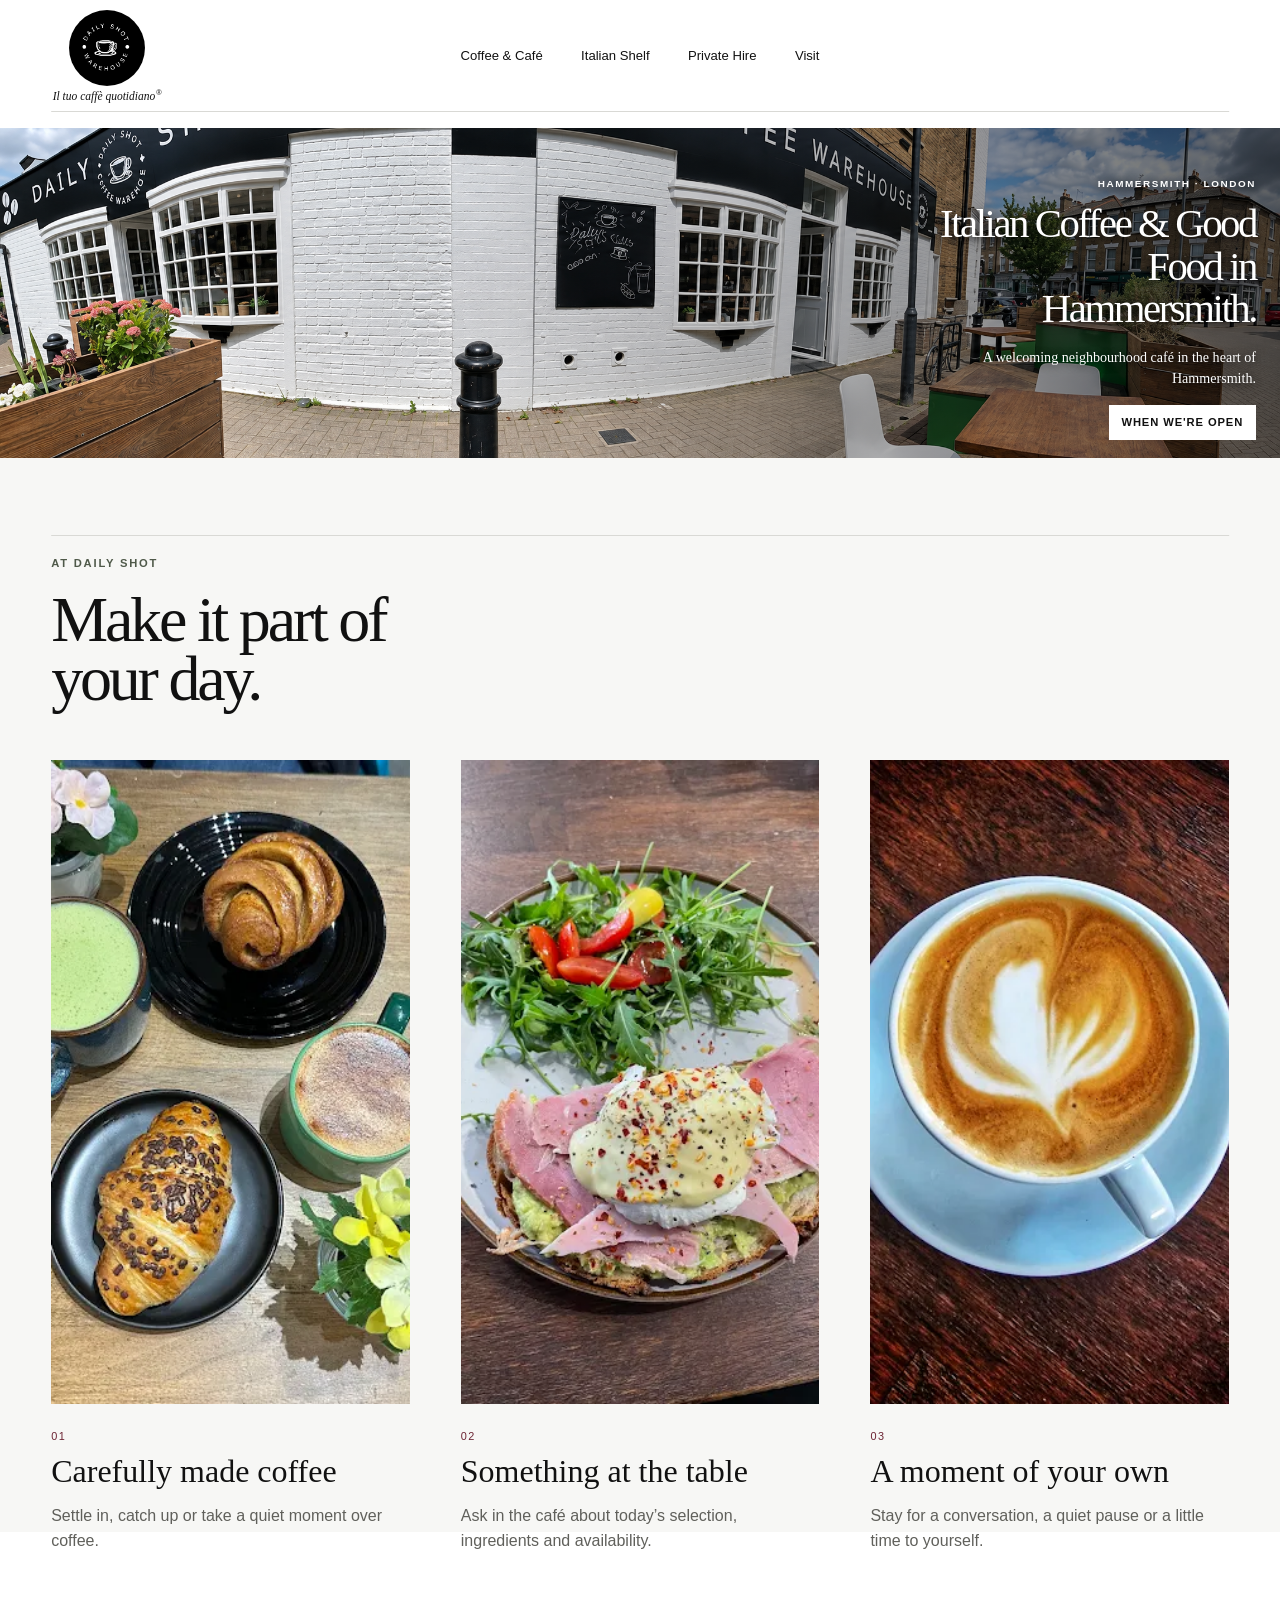
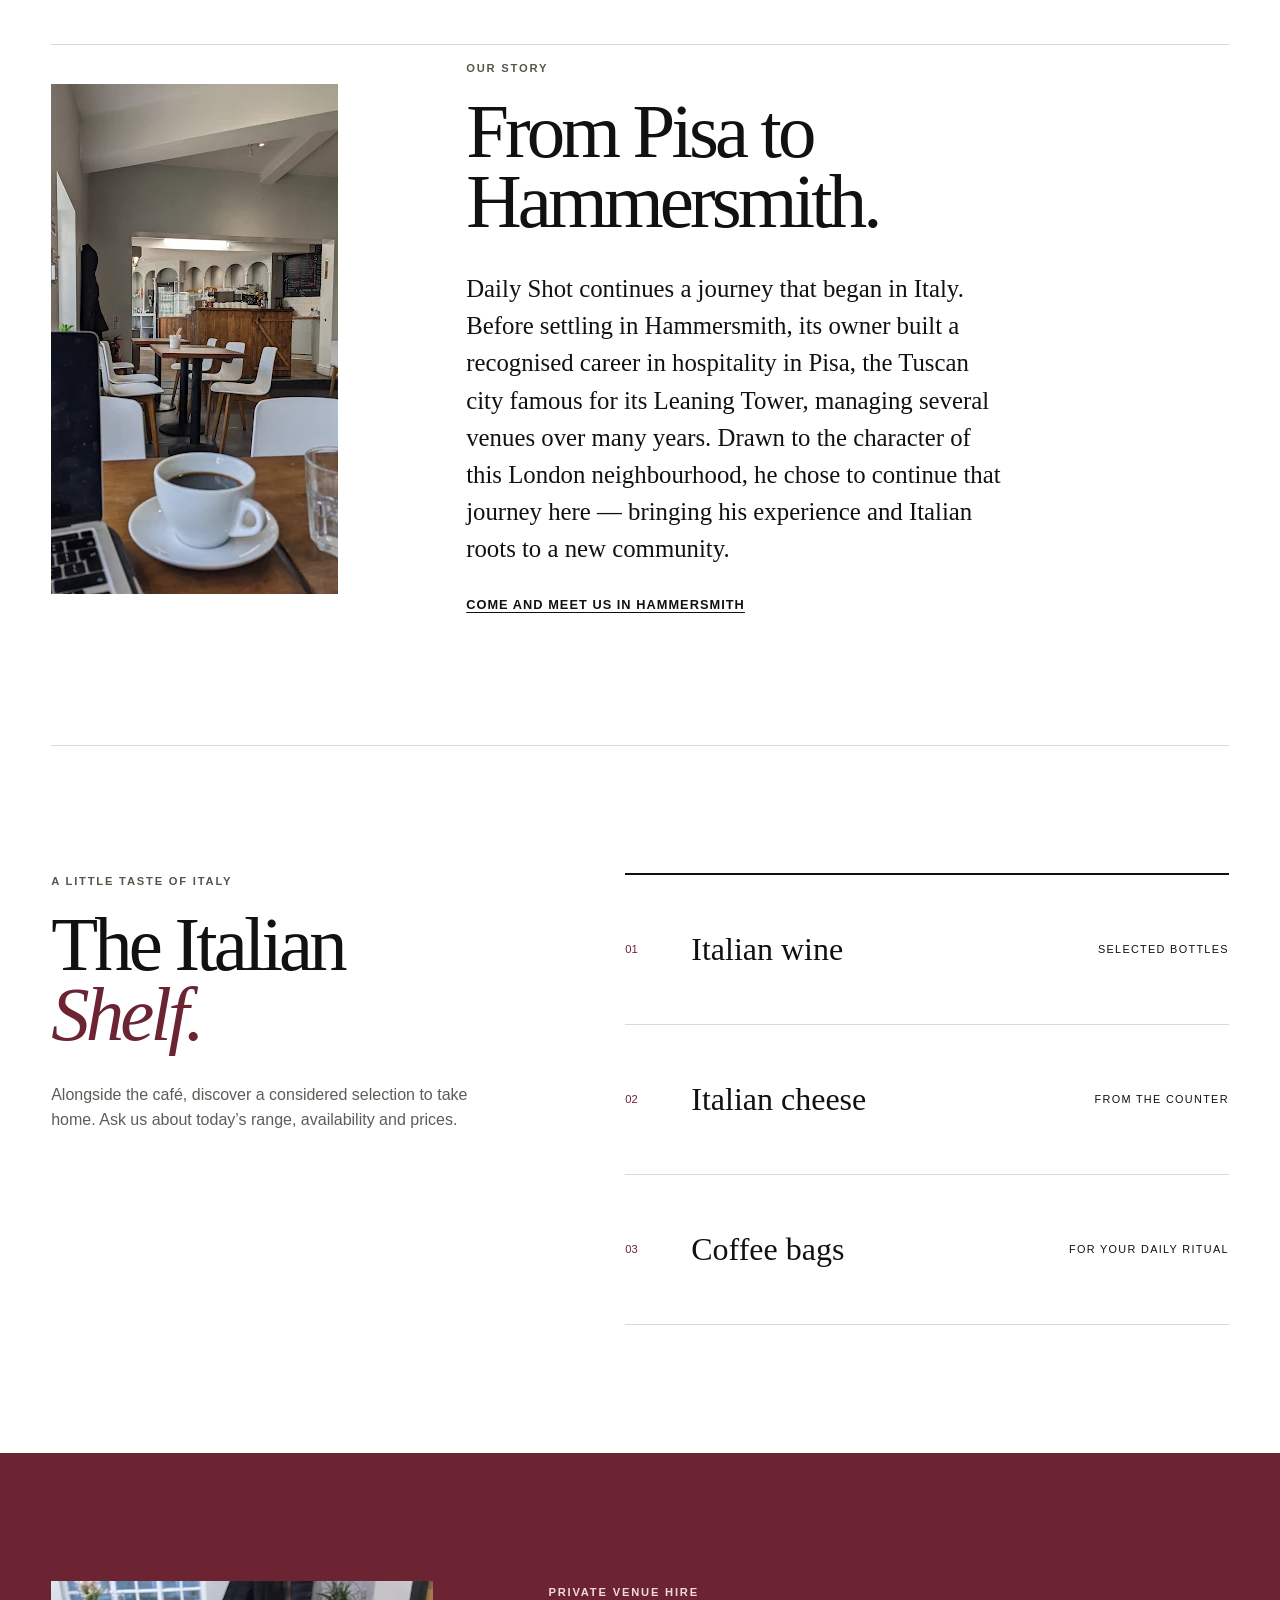
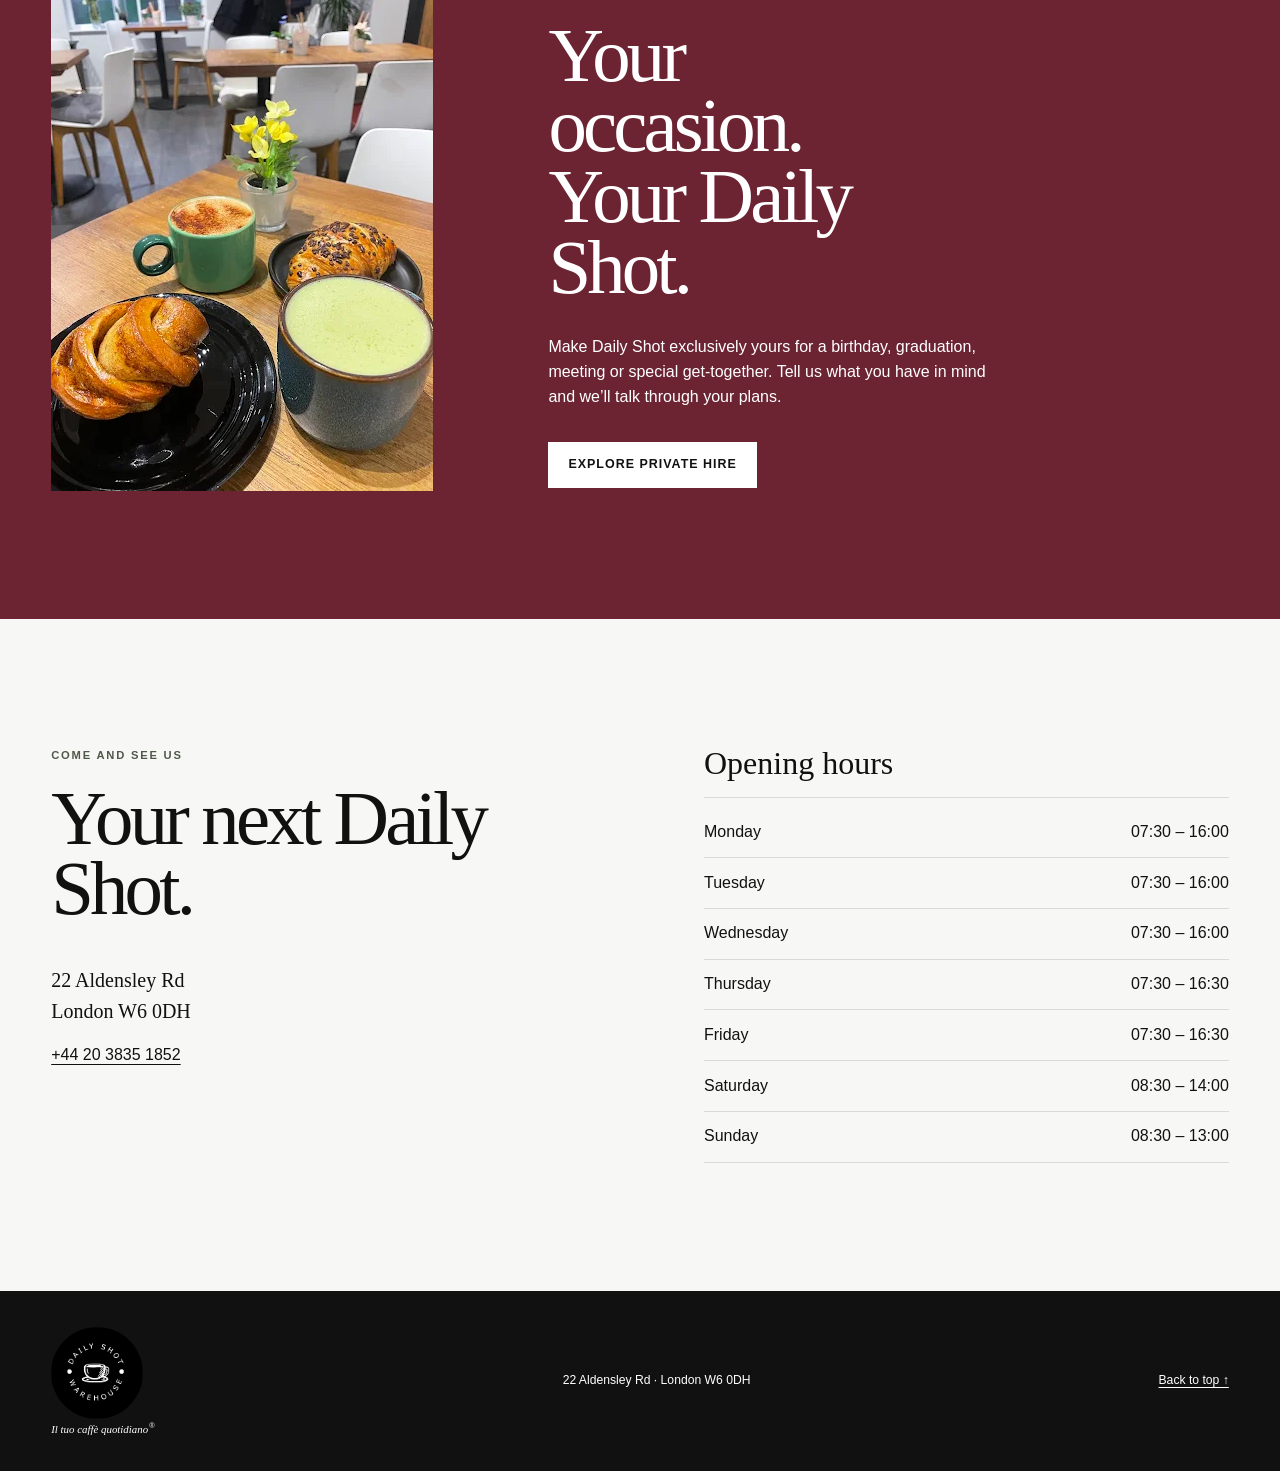
==== index.html @ 1430e373 "Toggle mobile quick actions layout on scroll" ====
<!doctype html><html lang="en-GB"><head><meta charset="utf-8"><meta name="viewport" content="width=device-width,initial-scale=1"><title>Italian Coffee Shop in Hammersmith, London | Daily Shot</title><meta name="description" content="Discover Italian coffee culture, good food and a welcoming neighbourhood café in Hammersmith. Visit Daily Shot in London W6."><link rel="canonical" href="https://dailyshotwarehouse.uk/"><meta property="og:title" content="Italian Coffee Shop in Hammersmith | Daily Shot"><meta property="og:description" content="Italian coffee culture, good food and a welcoming neighbourhood café in Hammersmith, London."><meta property="og:url" content="https://dailyshotwarehouse.uk/"><link rel="icon" href="assets/logo.webp" type="image/webp"><link rel="stylesheet" href="site.css?v=2"><link rel="stylesheet" href="site-overrides.css?v=26"><script type="application/ld+json">{"@context":"https://schema.org","@type":"CafeOrCoffeeShop","name":"Daily Shot","url":"https://dailyshotwarehouse.uk/","image":"https://dailyshotwarehouse.uk/assets/exterior-panorama-ai.png","telephone":"+44 20 3835 1852","email":"info@dailyshotwarehouse.co.uk","address":{"@type":"PostalAddress","streetAddress":"22 Aldensley Road","addressLocality":"London","postalCode":"W6 0DH","addressCountry":"GB"},"openingHoursSpecification":[{"@type":"OpeningHoursSpecification","dayOfWeek":["Monday","Tuesday","Wednesday"],"opens":"07:30","closes":"16:00"},{"@type":"OpeningHoursSpecification","dayOfWeek":["Thursday","Friday"],"opens":"07:30","closes":"16:30"},{"@type":"OpeningHoursSpecification","dayOfWeek":"Saturday","opens":"08:30","closes":"14:00"},{"@type":"OpeningHoursSpecification","dayOfWeek":"Sunday","opens":"08:30","closes":"13:00"}]}</script></head><body>
<a class="skip" href="#main">Skip to content</a>
<header class="topbar"><a class="brand" href="#top" aria-label="Daily Shot home"><img src="assets/logo.webp" alt="Daily Shot Coffee Warehouse"><span>Il tuo caffè quotidiano<sup>®</sup></span></a><nav aria-label="Main navigation"><a href="coffee-italian-quality/">Coffee &amp; Café</a><a href="#shelf">Italian Shelf</a><a href="private-hire-hammersmith/">Private Hire</a><a href="#visit">Visit</a></nav></header>
<main id="main"><section class="hero" id="top"><figure><img src="assets/exterior-panorama-ai.png" alt="Panoramic exterior view of Daily Shot and its outdoor seating on Aldensley Road" fetchpriority="high"></figure><div style="position:absolute;right:0;bottom:0;width:min(500px,92%);text-align:right"><p class="kicker">Hammersmith · London</p><h1>Italian Coffee &amp; Good Food in Hammersmith.</h1><p class="intro">A welcoming neighbourhood café in the heart of Hammersmith.</p><div class="actions" style="justify-content:flex-end"><a class="button light" href="#visit">When we're open</a></div></div></section>
<section class="categories section" id="cafe"><header class="section-head"><p class="kicker">At Daily Shot</p><h2>Make it part of your day.</h2></header><div class="category-grid"><article><img src="assets/cornetto.webp" alt="Pastries and hot drinks arranged on a table at Daily Shot" loading="lazy"><p class="number">01</p><h3>Carefully made coffee</h3><p>Settle in, catch up or take a quiet moment over coffee.</p></article><article><img src="assets/panino.webp" alt="Food served with salad at Daily Shot" loading="lazy"><p class="number">02</p><h3>Something at the table</h3><p>Ask in the café about today’s selection, ingredients and availability.</p></article><article><img src="assets/caffe-cuore.webp" alt="Cup of coffee photographed at Daily Shot" loading="lazy"><p class="number">03</p><h3>A moment of your own</h3><p>Stay for a conversation, a quiet pause or a little time to yourself.</p></article></div></section>
<section class="ritual section"><figure><img src="assets/work-balance.webp" alt="The interior and counter at Daily Shot" loading="lazy"></figure><div><p class="kicker">Our story</p><h2>From Pisa to Hammersmith.</h2><p class="statement">Daily Shot continues a journey that began in Italy. Before settling in Hammersmith, its owner built a recognised career in hospitality in Pisa, the Tuscan city famous for its Leaning Tower, managing several venues over many years. Drawn to the character of this London neighbourhood, he chose to continue that journey here — bringing his experience and Italian roots to a new community.</p><a class="underlink" href="#visit">Come and meet us in Hammersmith</a></div></section>
<section class="italian-shelf section" id="shelf"><div class="shelf-intro"><p class="kicker">A little taste of Italy</p><h2>The Italian<br><em>Shelf.</em></h2><p>Alongside the café, discover a considered selection to take home. Ask us about today’s range, availability and prices.</p></div><div class="shelf-list"><article><span>01</span><h3>Italian wine</h3><p>Selected bottles</p></article><article><span>02</span><h3>Italian cheese</h3><p>From the counter</p></article><article><span>03</span><h3>Coffee bags</h3><p>For your daily ritual</p></article></div></section>
<section class="celebrate" id="celebrate"><figure><img src="assets/breakfast.webp" alt="Drinks and pastries arranged on a table at Daily Shot" loading="lazy"></figure><div><p class="kicker">Private venue hire</p><h2>Your occasion. Your Daily Shot.</h2><p>Make Daily Shot exclusively yours for a birthday, graduation, meeting or special get-together. Tell us what you have in mind and we’ll talk through your plans.</p><div class="contact-actions"><a class="button light" href="private-hire-hammersmith/">Explore private hire</a></div></div></section>
<section class="visit section" id="visit"><div><p class="kicker">Come and see us</p><h2>Your next Daily Shot.</h2><address>22 Aldensley Rd<br>London W6 0DH</address><a href="tel:+442038351852">+44 20 3835 1852</a></div><div class="hours"><h3>Opening hours</h3><dl><div><dt>Monday</dt><dd>07:30 – 16:00</dd></div><div><dt>Tuesday</dt><dd>07:30 – 16:00</dd></div><div><dt>Wednesday</dt><dd>07:30 – 16:00</dd></div><div><dt>Thursday</dt><dd>07:30 – 16:30</dd></div><div><dt>Friday</dt><dd>07:30 – 16:30</dd></div><div><dt>Saturday</dt><dd>08:30 – 14:00</dd></div><div><dt>Sunday</dt><dd>08:30 – 13:00</dd></div></dl></div></section></main>
<nav class="mobile-quick-actions" aria-label="Quick contact"><a class="quick-phone" href="tel:+442038351852" aria-label="Call Daily Shot"><svg aria-hidden="true" viewBox="0 0 24 24"><path d="M6.6 10.8a15.5 15.5 0 0 0 6.6 6.6l2.2-2.2a1 1 0 0 1 1-.24c1.1.36 2.26.55 3.44.55a1 1 0 0 1 1 1V20a1 1 0 0 1-1 1C10.54 21 3 13.46 3 4.16a1 1 0 0 1 1-1H7.5a1 1 0 0 1 1 1c0 1.18.19 2.34.55 3.44a1 1 0 0 1-.25 1z"/></svg></a><a class="quick-map" href="https://www.google.com/maps/search/?api=1&amp;query=22+Aldensley+Road+London+W6+0DH" target="_blank" rel="noopener" aria-label="Open Daily Shot in Google Maps"><svg aria-hidden="true" viewBox="0 0 24 24"><path d="M12 2a7 7 0 0 0-7 7c0 5.25 7 13 7 13s7-7.75 7-13a7 7 0 0 0-7-7zm0 9.5A2.5 2.5 0 1 1 12 6a2.5 2.5 0 0 1 0 5.5z"/></svg></a><a class="quick-whatsapp" href="https://wa.me/442038351852" target="_blank" rel="noopener" aria-label="Message Daily Shot on WhatsApp"><svg aria-hidden="true" viewBox="0 0 24 24"><path d="M20.5 3.5A11.8 11.8 0 0 0 2 17.7L.5 23.5l5.9-1.55A11.8 11.8 0 0 0 20.5 3.5zM12 21a9.7 9.7 0 0 1-4.95-1.35l-.35-.2-3.5.92.94-3.4-.23-.36A9.75 9.75 0 1 1 12 21zm5.35-7.3c-.3-.15-1.75-.87-2.02-.96-.27-.1-.47-.15-.67.15-.2.3-.77.96-.94 1.16-.17.2-.35.22-.64.07a8 8 0 0 1-2.37-1.46 8.9 8.9 0 0 1-1.64-2.04c-.17-.3 0-.45.13-.6.13-.13.3-.34.44-.51.15-.17.2-.3.3-.5.1-.2.05-.37-.02-.52-.08-.15-.67-1.61-.92-2.2-.24-.58-.49-.5-.67-.51h-.57c-.2 0-.52.07-.79.37-.27.3-1.04 1.02-1.04 2.48s1.07 2.88 1.22 3.08c.15.2 2.1 3.2 5.08 4.49.71.3 1.26.49 1.7.63.71.23 1.36.2 1.87.12.57-.08 1.75-.72 2-1.41.25-.7.25-1.3.17-1.42-.07-.12-.27-.2-.57-.35z"/></svg></a></nav>
<footer><a class="footer-brand" href="#top"><img src="assets/logo.webp" alt=""><span>Il tuo caffè quotidiano<sup>®</sup></span></a><p>22 Aldensley Rd · London W6 0DH</p><a href="#top">Back to top ↑</a></footer>
<script>
(function(){
  const actions = document.querySelector('.mobile-quick-actions');
  if (!actions) return;
  const updateActions = () => actions.classList.toggle('is-scrolled', window.scrollY > 100);
  updateActions();
  window.addEventListener('scroll', updateActions, { passive: true });
})();
</script>
</body></html>
---- site.css ----
:root{--white:#fff;--soft:#f7f7f5;--ink:#111;--wine:#6c2433;--olive:#4f5949;--line:#d9d9d5;--pad:clamp(1rem,4vw,4.5rem);--section:clamp(5rem,10vw,9rem);--max:1320px}*{box-sizing:border-box}html{scroll-behavior:smooth}body{margin:0;background:#fff;color:var(--ink);font:16px/1.55 Arial,Helvetica,sans-serif}img{display:block;width:100%;height:100%;object-fit:cover}a{color:inherit;text-underline-offset:.25em}.skip{position:fixed;left:1rem;top:1rem;background:#fff;padding:.7rem;transform:translateY(-200%);z-index:20}.skip:focus{transform:none}.topbar{min-height:108px;padding:10px var(--pad);display:grid;grid-template-columns:1fr auto 1fr;align-items:center;border-bottom:1px solid var(--line);position:sticky;top:0;background:rgba(255,255,255,.97);backdrop-filter:blur(10px);z-index:10}.brand{width:100px;text-decoration:none;text-align:center}.brand img{width:68px;height:68px;margin:auto}.brand span,.footer-brand span{display:block;font:italic .68rem Georgia,serif;white-space:nowrap;margin-top:2px}.brand sup,.footer-brand sup{font:normal .46rem Arial;vertical-align:super;margin-left:1px}.topbar nav{display:flex;gap:clamp(1.3rem,3vw,3rem)}.topbar nav a{text-decoration:none;font-size:.82rem}.visit-link{justify-self:end;font-size:.78rem;text-transform:uppercase;letter-spacing:.1em;font-weight:700}.kicker{font-size:.7rem;font-weight:800;letter-spacing:.16em;text-transform:uppercase;color:var(--olive);margin:0 0 1.2rem}h1,h2,h3{font-family:Georgia,"Times New Roman",serif;font-weight:400}h1{font-size:clamp(3.5rem,6vw,6.8rem);line-height:.89;letter-spacing:-.06em;max-width:9ch;margin:1rem 0 2rem}h2{font-size:clamp(3rem,6vw,6.4rem);line-height:.92;letter-spacing:-.05em;margin:0}h3{font-size:clamp(1.6rem,2.5vw,2.6rem);line-height:1.05;margin:.6rem 0}.hero{max-width:var(--max);margin:auto;padding:clamp(2rem,5vw,5rem) var(--pad) var(--section);display:grid;grid-template-columns:minmax(0,680px) minmax(320px,1fr);gap:clamp(3rem,7vw,8rem);align-items:center}.hero figure{margin:0;aspect-ratio:4/3;max-width:680px}.hero figure img{object-position:center 58%}.intro,.statement{max-width:540px;font:clamp(1.15rem,2vw,1.55rem)/1.5 Georgia,serif}.actions{display:flex;align-items:center;gap:1.5rem;margin-top:2rem}.button{display:inline-block;padding:.85rem 1.25rem;text-decoration:none;font-size:.78rem;font-weight:800;text-transform:uppercase;letter-spacing:.08em}.dark{background:var(--ink);color:#fff}.light{background:#fff;color:var(--ink)}.underlink{font-size:.8rem;font-weight:700;text-transform:uppercase;letter-spacing:.08em}.section{padding:var(--section) var(--pad)}.section-head{max-width:var(--max);margin:0 auto clamp(3rem,6vw,6rem)}.section-head h2{max-width:12ch}.categories{background:var(--soft)}.category-grid{max-width:var(--max);margin:auto;display:grid;grid-template-columns:repeat(3,1fr);gap:clamp(1.5rem,4vw,5rem);justify-items:center}.category-grid article{width:100%;max-width:382px}.category-grid article img{aspect-ratio:382/510;margin-bottom:1.5rem}.category-grid article p:last-child{color:#60605b}.number{margin:0;font-size:.68rem;letter-spacing:.14em;color:var(--wine)}.ritual{max-width:var(--max);margin:auto;display:grid;grid-template-columns:287px 1fr;gap:clamp(3rem,10vw,11rem);align-items:center}.ritual figure{margin:0;width:287px;aspect-ratio:287/510}.ritual h2{margin-bottom:2rem}.italian-shelf{max-width:var(--max);margin:auto;display:grid;grid-template-columns:.85fr 1.15fr;gap:clamp(4rem,10vw,10rem);border-top:1px solid var(--line)}.shelf-intro{position:sticky;top:150px;align-self:start}.shelf-intro h2 em{color:var(--wine);font-weight:400}.shelf-intro>p:last-child{max-width:420px;margin-top:2rem;color:#5d5d58}.shelf-list{border-top:2px solid var(--ink)}.shelf-list article{display:grid;grid-template-columns:50px 1fr auto;gap:1rem;align-items:center;min-height:150px;border-bottom:1px solid var(--line)}.shelf-list article span{font-size:.7rem;color:var(--wine)}.shelf-list article h3{margin:0}.shelf-list article p{font-size:.68rem;text-transform:uppercase;letter-spacing:.12em}.shelf-list>.button{margin-top:2rem}.celebrate{display:grid;grid-template-columns:382px 1fr;background:var(--wine);color:#fff;padding:var(--section) var(--pad);gap:clamp(3rem,9vw,10rem);align-items:center}.celebrate figure{margin:0;width:382px;aspect-ratio:382/510}.celebrate .kicker{color:#f2d9d9}.celebrate h2{max-width:9ch}.celebrate p:not(.kicker){max-width:29rem;margin:2rem 0}.visit{background:var(--soft);display:grid;grid-template-columns:1fr 1fr;gap:clamp(4rem,10vw,11rem)}.visit>div{max-width:620px}.visit address{font:1.25rem/1.55 Georgia,serif;font-style:normal;margin:2.5rem 0 1rem}.hours h3{border-bottom:1px solid var(--line);padding-bottom:1rem;margin-top:0}.hours dl{margin:0}.hours dl div{display:flex;justify-content:space-between;border-bottom:1px solid var(--line);padding:.78rem 0}.hours dd{margin:0;font-variant-numeric:tabular-nums}footer{background:var(--ink);color:#fff;min-height:180px;padding:2rem var(--pad);display:flex;align-items:center;justify-content:space-between;gap:2rem;font-size:.76rem}footer p{margin:0}.footer-brand{text-decoration:none;text-align:center}.footer-brand img{width:92px;height:92px}.footer-brand span{color:#fff}@media(max-width:800px){.topbar{grid-template-columns:1fr auto}.topbar nav{display:none}.hero{grid-template-columns:1fr}.category-grid{grid-template-columns:1fr}.ritual,.celebrate,.visit,.italian-shelf{grid-template-columns:1fr}.ritual figure,.celebrate figure{margin:auto}.shelf-intro{position:static}.shelf-list article{grid-template-columns:40px 1fr}.shelf-list article p{grid-column:2}}@media(max-width:520px){.topbar{min-height:88px}.brand img{width:56px;height:56px}.brand span{font-size:.58rem}.visit-link{font-size:.65rem}.hero{padding-inline:1rem}.hero h1{font-size:3.3rem}.actions{align-items:flex-start;flex-direction:column}.ritual figure,.celebrate figure{width:min(100%,382px)}footer{align-items:flex-start;flex-direction:column}}@media(prefers-reduced-motion:reduce){html{scroll-behavior:auto}}
---- site-overrides.css ----
.brand img,.footer-brand img{border-radius:50%}
.topbar{grid-template-columns:1fr auto 1fr}
.topbar nav{grid-column:2}
.sr-only{position:absolute;width:1px;height:1px;padding:0;margin:-1px;overflow:hidden;clip:rect(0,0,0,0);white-space:nowrap;border:0}
.contact-actions{display:flex;gap:1rem;flex-wrap:wrap}
.outline{border:1px solid #fff;color:#fff}
.contact-actions .button{min-width:140px;text-align:center}
@media(max-width:800px){.topbar{grid-template-columns:1fr auto}.topbar nav{grid-column:2}.contact-actions{flex-direction:column;align-items:flex-start}}
.hero{position:relative;display:grid;max-width:none;min-height:clamp(520px,70vw,760px);padding:0;overflow:hidden;isolation:isolate;color:#fff;align-items:end}
.hero::after{content:"";position:absolute;inset:0;background:linear-gradient(90deg,rgba(0,0,0,.68) 0%,rgba(0,0,0,.42) 50%,rgba(0,0,0,.12) 100%);z-index:-1}
.hero figure{position:absolute;inset:0;max-width:none;aspect-ratio:auto;margin:0;z-index:-2}
.hero figure img{width:100%;height:100%;object-fit:cover;object-position:center}
.hero>div{width:min(760px,92%);padding:clamp(3rem,7vw,7rem) var(--pad);text-shadow:0 2px 20px rgba(0,0,0,.35)}
.hero .kicker{color:#fff}.hero h1{max-width:9ch}.hero .intro{color:#fff}.hero .underlink{color:#fff}.hero .button{text-shadow:none}
@media(max-width:800px){.hero{min-height:680px}.hero::after{background:linear-gradient(0deg,rgba(0,0,0,.76),rgba(0,0,0,.08) 75%)}.hero>div{align-self:end;padding-bottom:4rem}}
.hero{max-width:1100px;min-height:480px;margin:0 auto;background:#111}
.hero figure{inset:50% auto auto 50%;width:min(100%,680px);height:auto;aspect-ratio:680/229;transform:translate(-50%,-50%)}
.hero figure img{object-fit:contain}
.hero::after{background:linear-gradient(90deg,rgba(0,0,0,.06) 0%,rgba(0,0,0,.28) 44%,rgba(0,0,0,.82) 100%)}
.hero>div{width:min(500px,92%);margin-left:auto;padding:clamp(2rem,5vw,5rem);text-align:left}
.hero h1{font-size:clamp(3rem,5vw,5.8rem)}
@media(max-width:800px){.hero{min-height:620px;max-width:680px}.hero figure{top:32%;width:100%}.hero::after{background:linear-gradient(0deg,rgba(0,0,0,.88) 8%,rgba(0,0,0,.12) 75%)}.hero>div{width:100%;margin:0;align-self:end;padding:2rem 1.25rem 3rem}.hero h1{font-size:clamp(2.8rem,13vw,4.5rem)}}
@media(max-width:800px){.hero>div{margin-left:auto;text-align:right}.hero .actions{justify-content:flex-end;align-items:flex-end}.hero h1,.hero .intro{margin-left:auto}}
.hero>div{justify-self:end;text-align:right;margin-left:0}.hero .actions{justify-content:flex-end}.hero h1,.hero .intro{margin-left:auto}
.hero{width:min(100%,1020px);max-width:1020px;min-height:0;aspect-ratio:680/229;margin:0 auto}
.hero figure{inset:0;width:100%;height:100%;aspect-ratio:auto;transform:none}
.hero figure img{width:100%;height:100%;object-fit:cover}
.hero>div{padding:1.5rem 2rem;width:min(470px,58%)}
.hero h1{font-size:clamp(2.3rem,4.7vw,3.5rem);line-height:.9;margin-bottom:1rem}
.hero .intro{font-size:clamp(.92rem,1.6vw,1.1rem);line-height:1.35;margin-bottom:.75rem}
.hero .actions{margin-top:.75rem}.hero .button{padding:.65rem 1rem}
@media(max-width:600px){.hero{aspect-ratio:auto;min-height:520px}.hero figure{height:230px}.hero>div{width:100%;padding:1.5rem;bottom:0}.hero h1{font-size:2.8rem}.hero .actions{flex-direction:row;align-items:center;justify-content:flex-end}}
.topbar{min-height:102px}.brand{width:112px}.brand img{width:76px;height:76px}.brand span{font-size:.72rem}
.hero{height:430px;min-height:430px;aspect-ratio:auto;background:#111}
.hero::after{background:rgba(0,0,0,.08)}
.hero>div{right:28px!important;bottom:28px!important;width:min(430px,calc(100% - 56px))!important;background:rgba(10,10,10,.8);padding:1.5rem 1.6rem!important;text-shadow:none}
.hero h1{font-size:clamp(2.45rem,4vw,3.15rem);line-height:.92;margin:0 0 .85rem;max-width:10ch}
.hero .intro{font-size:1rem;line-height:1.4;margin:0 0 .9rem;max-width:35ch}
.hero .actions{margin:.5rem 0 0;gap:1rem;flex-wrap:wrap}.hero .button{padding:.65rem 1rem}.hero .kicker{margin-bottom:.65rem}
.categories{padding-top:clamp(4rem,6vw,6rem)}.categories .section-head{margin-bottom:clamp(2.5rem,4vw,4rem)}.categories .section-head h2{font-size:clamp(3rem,5vw,5rem)}
@media(max-width:600px){.topbar{min-height:92px}.brand img{width:62px;height:62px}.hero{height:570px;min-height:570px}.hero figure{height:100%}.hero>div{right:16px!important;bottom:16px!important;width:calc(100% - 32px)!important}.hero h1{font-size:2.55rem}.hero .actions{justify-content:flex-end}}
.hero{width:min(100%,765px);max-width:765px;height:auto;min-height:0;aspect-ratio:680/229}
.hero::after{background:linear-gradient(90deg,transparent 35%,rgba(0,0,0,.62) 100%)}
.hero>div{right:18px!important;bottom:14px!important;width:min(350px,47%)!important;background:transparent;padding:0!important;text-shadow:0 2px 10px rgba(0,0,0,.9)}
.hero h1{font-size:clamp(2rem,3.7vw,2.65rem);line-height:.9;margin-bottom:.6rem}.hero .intro{font-size:.88rem;line-height:1.3;margin-bottom:.55rem}.hero .kicker{font-size:.62rem;margin-bottom:.45rem}.hero .actions{margin-top:.4rem;gap:.75rem}.hero .button{padding:.55rem .8rem;font-size:.7rem}.hero .underlink{font-size:.7rem}
@media(max-width:600px){.hero{width:100%;height:520px;min-height:520px;aspect-ratio:auto}.hero::after{background:linear-gradient(0deg,rgba(0,0,0,.8),transparent 78%)}.hero>div{right:16px!important;bottom:18px!important;width:calc(100% - 32px)!important}.hero h1{font-size:2.4rem}.hero .intro{font-size:1rem}}
.hero{height:330px;min-height:330px;aspect-ratio:auto}.hero figure img{object-fit:cover;object-position:center}.hero>div{right:6px!important;bottom:18px!important;width:min(330px,44%)!important}.hero h1{font-size:clamp(2.05rem,3.5vw,2.55rem)}
@media(max-width:600px){.hero{height:560px;min-height:560px}.hero>div{right:12px!important;bottom:16px!important;width:calc(100% - 24px)!important}}
.hero{margin-top:1rem}.hero>div{right:0!important;width:min(300px,40%)!important}.hero h1,.hero .intro,.hero .kicker{text-align:right}
.hero .kicker,.hero h1,.hero .intro{width:100%;max-width:none;margin-left:0;text-align:right}.hero .actions{justify-content:flex-end}
.hero>div{right:24px!important;width:min(320px,40%)!important}
.hero .kicker{margin-bottom:.75rem}.hero h1{line-height:1.04;margin-bottom:1rem}.hero .intro{line-height:1.5;margin-bottom:1rem}.hero .actions{margin-top:.8rem}
.categories{border-top:0}.categories .section-head,.ritual{position:relative}.categories .section-head{padding-top:1.25rem}.categories .section-head::before,.ritual::before{content:"";position:absolute;top:0;left:50%;width:100vw;border-top:1px solid var(--line);transform:translateX(-50%)}
body{overflow-x:hidden}.ritual::before{top:calc(var(--section) - 1rem)}
:root{--major-rule-width:min(calc(100vw - var(--pad) - var(--pad)),var(--max))}.topbar{border-bottom:0}.topbar::after,.categories .section-head::before,.ritual::before,.italian-shelf::before{content:"";position:absolute;left:50%;width:var(--major-rule-width);border-top:1px solid var(--line);transform:translateX(-50%)}.topbar::after{bottom:0}.categories .section-head::before{top:0}.ritual::before{top:calc(var(--section) - 1rem)}.italian-shelf{position:relative;border-top:0}.italian-shelf::before{top:0}
.topbar::after,.categories .section-head::before,.ritual::before,.italian-shelf::before{width:min(92vw,1320px)!important}
.mobile-quick-actions{display:none}@media(max-width:800px){.mobile-quick-actions{position:fixed;right:12px;bottom:18px;z-index:30;display:flex;flex-direction:column;gap:10px}.mobile-quick-actions a{display:grid;place-items:center;width:50px;height:50px;border-radius:50%;color:#fff;background:var(--wine);box-shadow:0 5px 18px rgba(0,0,0,.22);transition:transform .2s ease,box-shadow .2s ease}.mobile-quick-actions a:active{transform:scale(.94)}.mobile-quick-actions a:focus-visible{outline:3px solid #fff;outline-offset:2px}.mobile-quick-actions svg{width:23px;height:23px;fill:currentColor}.mobile-quick-actions .quick-map{background:var(--ink)}.mobile-quick-actions .quick-whatsapp{background:#1f8f5f}}
@media(max-width:800px){.mobile-quick-actions .quick-phone{background:#fff;color:var(--wine)}.mobile-quick-actions .quick-map{background:conic-gradient(from 35deg,#4285f4 0 27%,#34a853 27% 52%,#fbbc04 52% 74%,#ea4335 74% 100%);color:#fff}}
@media(max-width:600px){.hero{margin-top:.75rem}.hero>div{right:8px!important;width:calc(100% - 16px)!important}}
.hero{width:100%;max-width:none;margin:1rem 0 0}.hero figure{width:100%;max-width:none}


/* Mobile refinements: reveal the full shop sign and adapt quick actions on scroll. */
@media(max-width:800px){
  .hero figure img{
    object-position:44% 50%;
    transform:translateY(8px) scale(1.03);
  }
  .mobile-quick-actions{
    flex-direction:row;
    align-items:center;
    gap:10px;
  }
  .mobile-quick-actions.is-scrolled{
    flex-direction:column;
    align-items:center;
  }
}
@media(max-width:600px){
  .hero figure img{object-position:44% 50%;transform:translateY(8px) scale(1.03)}
}
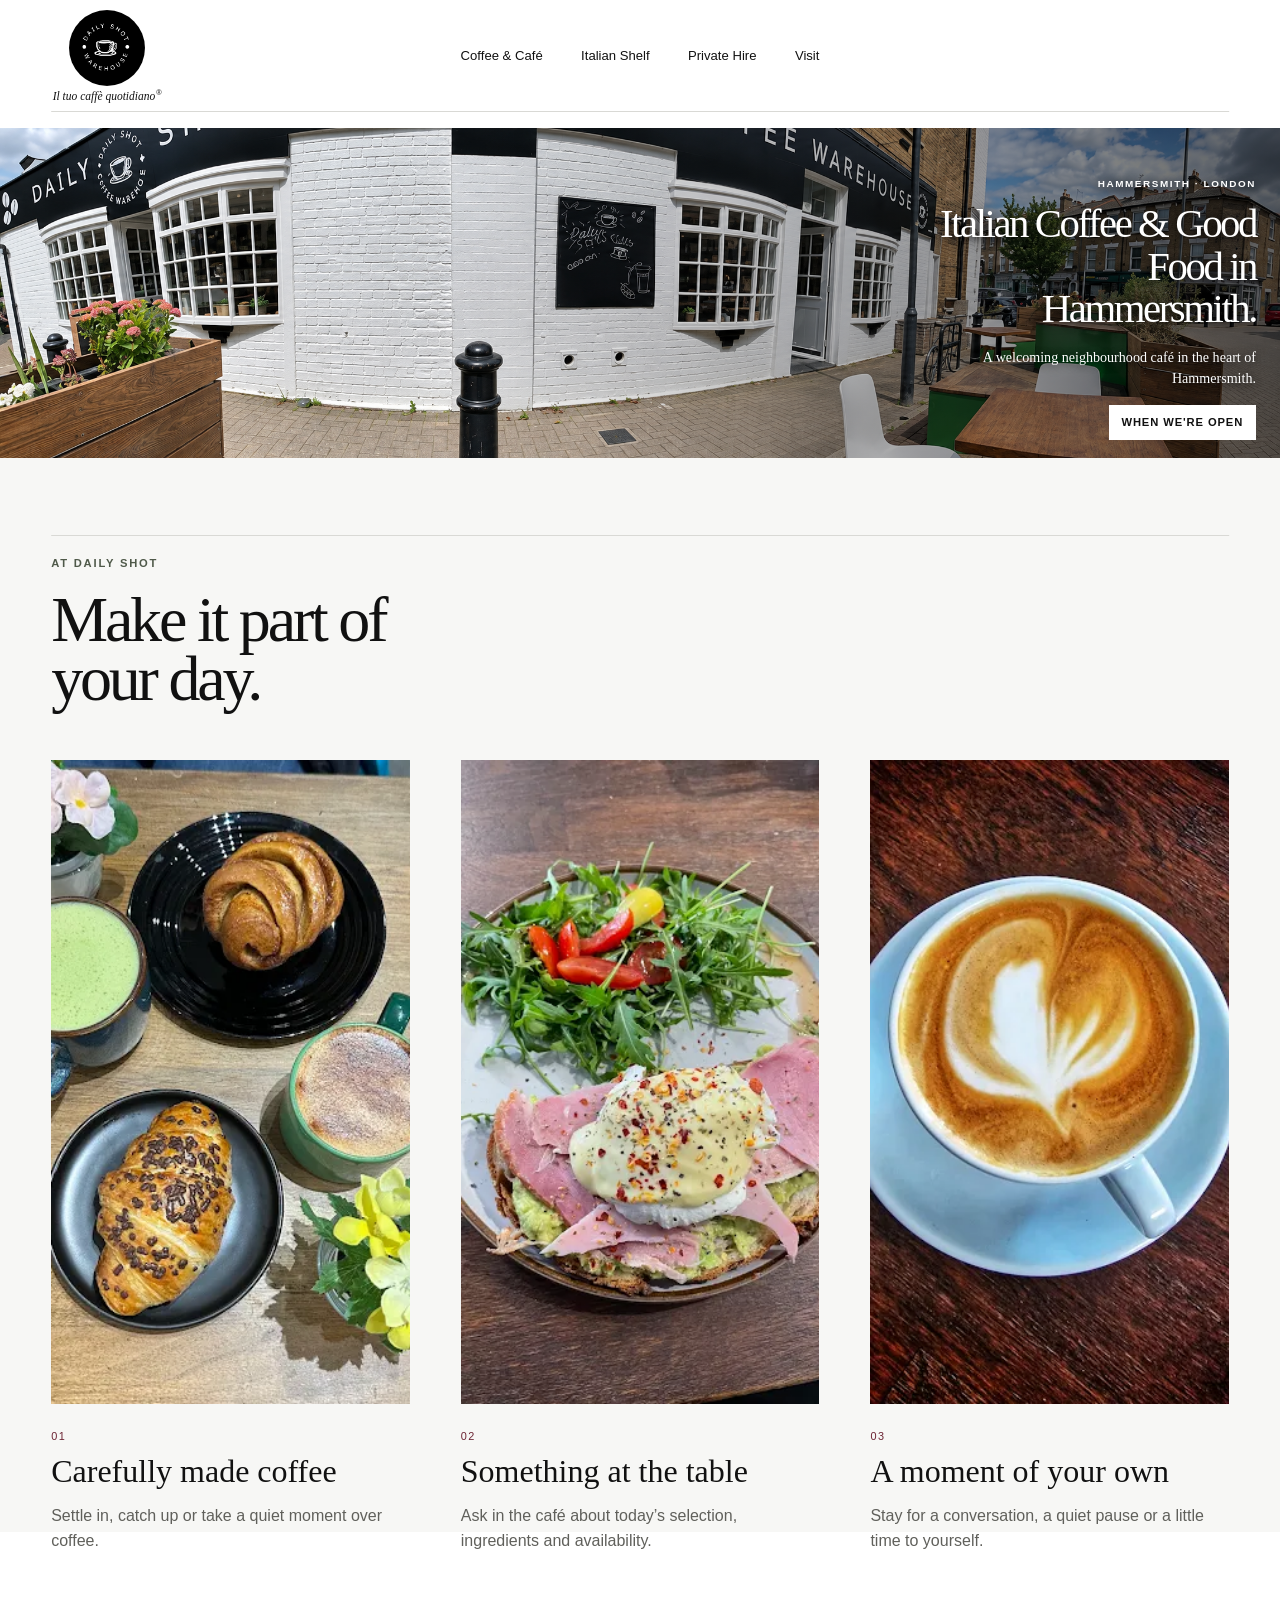
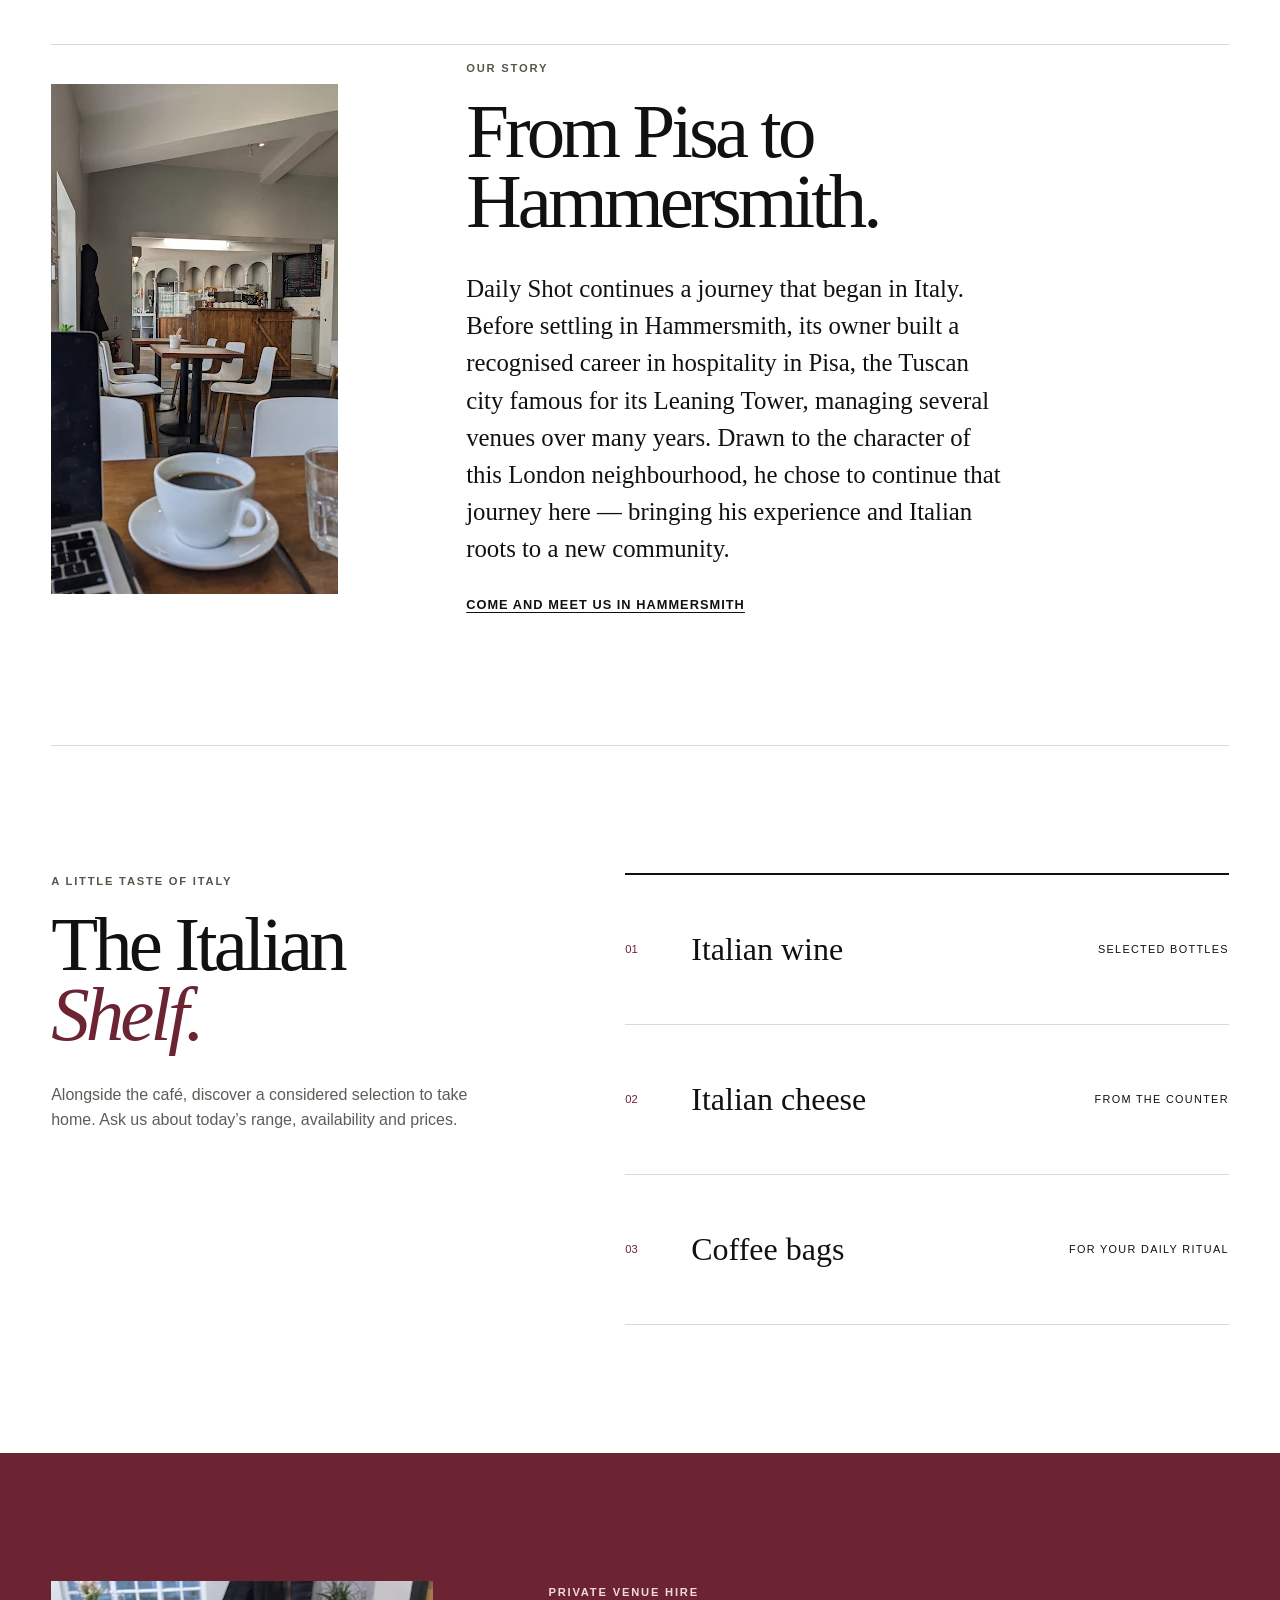
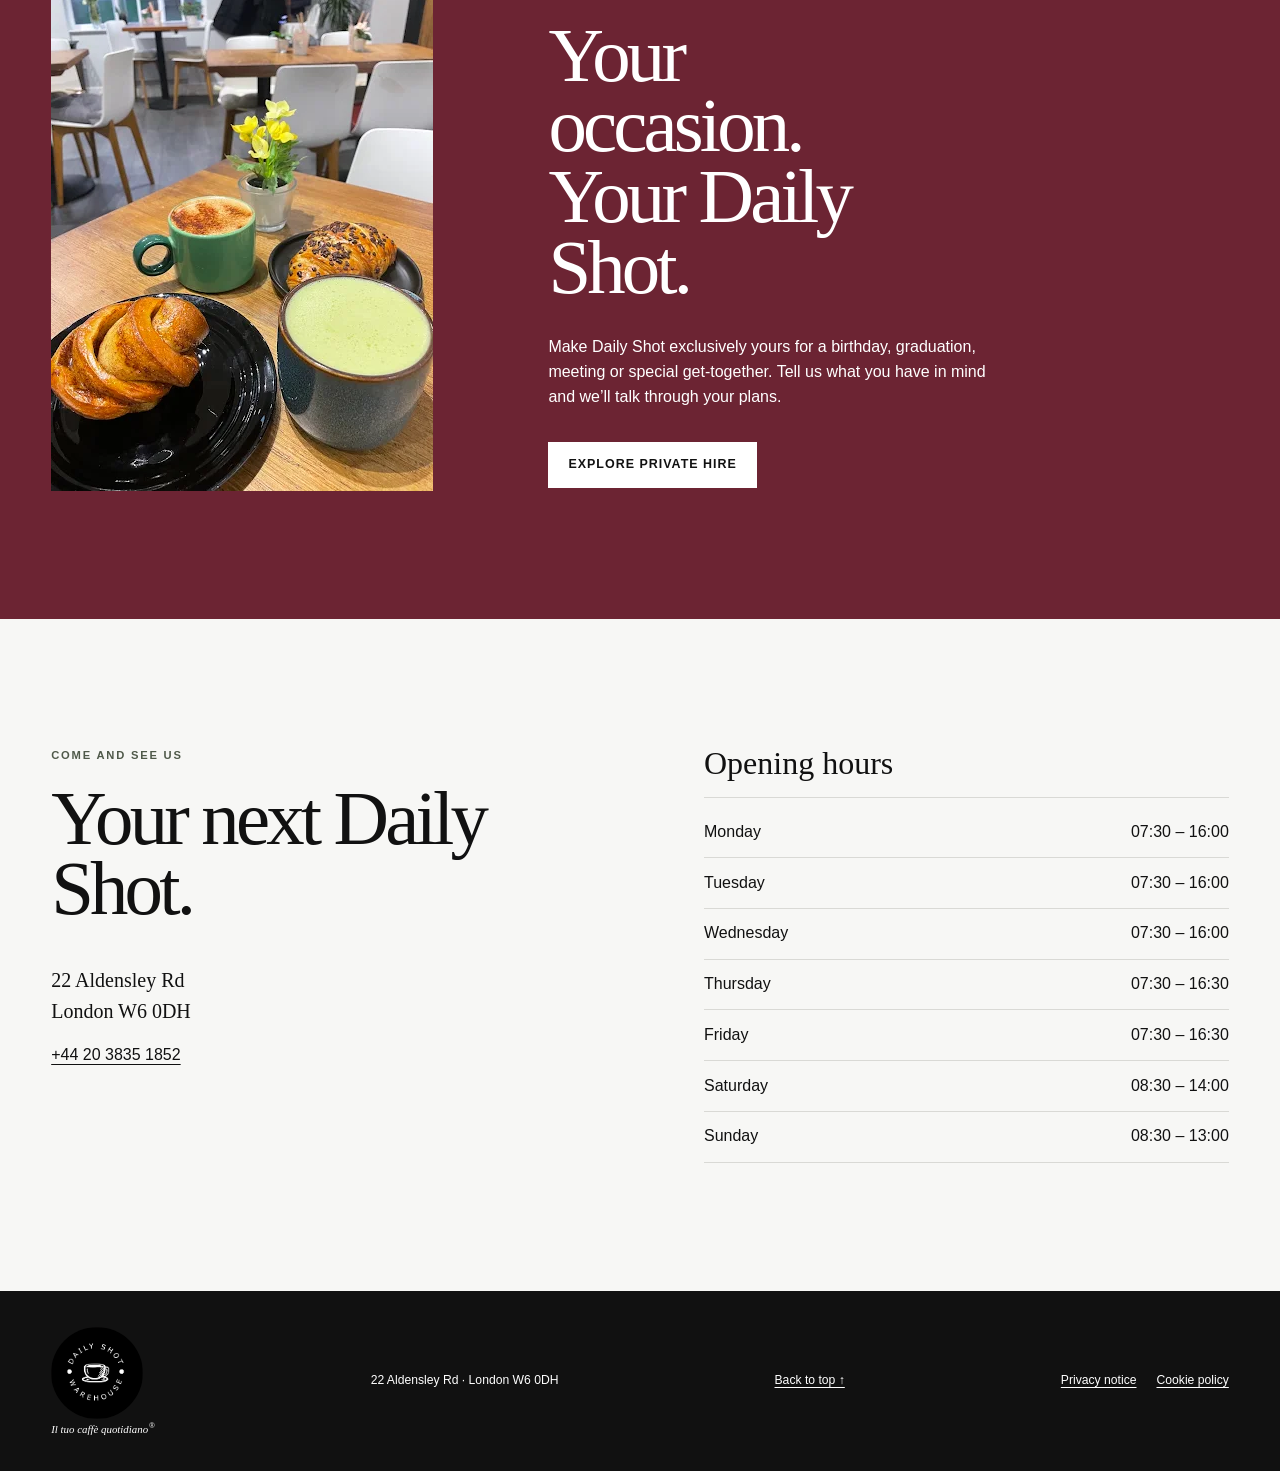
==== commit bfcaf5fc: "Add privacy notice and cookie policy" ====
--- a/index.html
+++ b/index.html
@@ -1,4 +1,4 @@
-<!doctype html><html lang="en-GB"><head><meta charset="utf-8"><meta name="viewport" content="width=device-width,initial-scale=1"><title>Italian Coffee Shop in Hammersmith, London | Daily Shot</title><meta name="description" content="Discover Italian coffee culture, good food and a welcoming neighbourhood café in Hammersmith. Visit Daily Shot in London W6."><link rel="canonical" href="https://dailyshotwarehouse.uk/"><meta property="og:title" content="Italian Coffee Shop in Hammersmith | Daily Shot"><meta property="og:description" content="Italian coffee culture, good food and a welcoming neighbourhood café in Hammersmith, London."><meta property="og:url" content="https://dailyshotwarehouse.uk/"><link rel="icon" href="assets/logo.webp" type="image/webp"><link rel="stylesheet" href="site.css?v=2"><link rel="stylesheet" href="site-overrides.css?v=26"><script type="application/ld+json">{"@context":"https://schema.org","@type":"CafeOrCoffeeShop","name":"Daily Shot","url":"https://dailyshotwarehouse.uk/","image":"https://dailyshotwarehouse.uk/assets/exterior-panorama-ai.png","telephone":"+44 20 3835 1852","email":"info@dailyshotwarehouse.co.uk","address":{"@type":"PostalAddress","streetAddress":"22 Aldensley Road","addressLocality":"London","postalCode":"W6 0DH","addressCountry":"GB"},"openingHoursSpecification":[{"@type":"OpeningHoursSpecification","dayOfWeek":["Monday","Tuesday","Wednesday"],"opens":"07:30","closes":"16:00"},{"@type":"OpeningHoursSpecification","dayOfWeek":["Thursday","Friday"],"opens":"07:30","closes":"16:30"},{"@type":"OpeningHoursSpecification","dayOfWeek":"Saturday","opens":"08:30","closes":"14:00"},{"@type":"OpeningHoursSpecification","dayOfWeek":"Sunday","opens":"08:30","closes":"13:00"}]}</script></head><body>
+<!doctype html><html lang="en-GB"><head><meta charset="utf-8"><meta name="viewport" content="width=device-width,initial-scale=1"><title>Italian Coffee Shop in Hammersmith, London | Daily Shot</title><meta name="description" content="Discover Italian coffee culture, good food and a welcoming neighbourhood café in Hammersmith. Visit Daily Shot in London W6."><link rel="canonical" href="https://dailyshotwarehouse.uk/"><meta property="og:title" content="Italian Coffee Shop in Hammersmith | Daily Shot"><meta property="og:description" content="Italian coffee culture, good food and a welcoming neighbourhood café in Hammersmith, London."><meta property="og:url" content="https://dailyshotwarehouse.uk/"><link rel="icon" href="assets/logo.webp" type="image/webp"><link rel="stylesheet" href="site.css?v=3"><link rel="stylesheet" href="site-overrides.css?v=30"><script type="application/ld+json">{"@context":"https://schema.org","@type":"CafeOrCoffeeShop","name":"Daily Shot","url":"https://dailyshotwarehouse.uk/","image":"https://dailyshotwarehouse.uk/assets/exterior-panorama-ai.png","telephone":"+44 20 3835 1852","email":"info@dailyshotwarehouse.co.uk","address":{"@type":"PostalAddress","streetAddress":"22 Aldensley Road","addressLocality":"London","postalCode":"W6 0DH","addressCountry":"GB"},"openingHoursSpecification":[{"@type":"OpeningHoursSpecification","dayOfWeek":["Monday","Tuesday","Wednesday"],"opens":"07:30","closes":"16:00"},{"@type":"OpeningHoursSpecification","dayOfWeek":["Thursday","Friday"],"opens":"07:30","closes":"16:30"},{"@type":"OpeningHoursSpecification","dayOfWeek":"Saturday","opens":"08:30","closes":"14:00"},{"@type":"OpeningHoursSpecification","dayOfWeek":"Sunday","opens":"08:30","closes":"13:00"}]}</script></head><body>
 <a class="skip" href="#main">Skip to content</a>
 <header class="topbar"><a class="brand" href="#top" aria-label="Daily Shot home"><img src="assets/logo.webp" alt="Daily Shot Coffee Warehouse"><span>Il tuo caffè quotidiano<sup>®</sup></span></a><nav aria-label="Main navigation"><a href="coffee-italian-quality/">Coffee &amp; Café</a><a href="#shelf">Italian Shelf</a><a href="private-hire-hammersmith/">Private Hire</a><a href="#visit">Visit</a></nav></header>
 <main id="main"><section class="hero" id="top"><figure><img src="assets/exterior-panorama-ai.png" alt="Panoramic exterior view of Daily Shot and its outdoor seating on Aldensley Road" fetchpriority="high"></figure><div style="position:absolute;right:0;bottom:0;width:min(500px,92%);text-align:right"><p class="kicker">Hammersmith · London</p><h1>Italian Coffee &amp; Good Food in Hammersmith.</h1><p class="intro">A welcoming neighbourhood café in the heart of Hammersmith.</p><div class="actions" style="justify-content:flex-end"><a class="button light" href="#visit">When we're open</a></div></div></section>
@@ -8,7 +8,9 @@
 <section class="celebrate" id="celebrate"><figure><img src="assets/breakfast.webp" alt="Drinks and pastries arranged on a table at Daily Shot" loading="lazy"></figure><div><p class="kicker">Private venue hire</p><h2>Your occasion. Your Daily Shot.</h2><p>Make Daily Shot exclusively yours for a birthday, graduation, meeting or special get-together. Tell us what you have in mind and we’ll talk through your plans.</p><div class="contact-actions"><a class="button light" href="private-hire-hammersmith/">Explore private hire</a></div></div></section>
 <section class="visit section" id="visit"><div><p class="kicker">Come and see us</p><h2>Your next Daily Shot.</h2><address>22 Aldensley Rd<br>London W6 0DH</address><a href="tel:+442038351852">+44 20 3835 1852</a></div><div class="hours"><h3>Opening hours</h3><dl><div><dt>Monday</dt><dd>07:30 – 16:00</dd></div><div><dt>Tuesday</dt><dd>07:30 – 16:00</dd></div><div><dt>Wednesday</dt><dd>07:30 – 16:00</dd></div><div><dt>Thursday</dt><dd>07:30 – 16:30</dd></div><div><dt>Friday</dt><dd>07:30 – 16:30</dd></div><div><dt>Saturday</dt><dd>08:30 – 14:00</dd></div><div><dt>Sunday</dt><dd>08:30 – 13:00</dd></div></dl></div></section></main>
 <nav class="mobile-quick-actions" aria-label="Quick contact"><a class="quick-phone" href="tel:+442038351852" aria-label="Call Daily Shot"><svg aria-hidden="true" viewBox="0 0 24 24"><path d="M6.6 10.8a15.5 15.5 0 0 0 6.6 6.6l2.2-2.2a1 1 0 0 1 1-.24c1.1.36 2.26.55 3.44.55a1 1 0 0 1 1 1V20a1 1 0 0 1-1 1C10.54 21 3 13.46 3 4.16a1 1 0 0 1 1-1H7.5a1 1 0 0 1 1 1c0 1.18.19 2.34.55 3.44a1 1 0 0 1-.25 1z"/></svg></a><a class="quick-map" href="https://www.google.com/maps/search/?api=1&amp;query=22+Aldensley+Road+London+W6+0DH" target="_blank" rel="noopener" aria-label="Open Daily Shot in Google Maps"><svg aria-hidden="true" viewBox="0 0 24 24"><path d="M12 2a7 7 0 0 0-7 7c0 5.25 7 13 7 13s7-7.75 7-13a7 7 0 0 0-7-7zm0 9.5A2.5 2.5 0 1 1 12 6a2.5 2.5 0 0 1 0 5.5z"/></svg></a><a class="quick-whatsapp" href="https://wa.me/442038351852" target="_blank" rel="noopener" aria-label="Message Daily Shot on WhatsApp"><svg aria-hidden="true" viewBox="0 0 24 24"><path d="M20.5 3.5A11.8 11.8 0 0 0 2 17.7L.5 23.5l5.9-1.55A11.8 11.8 0 0 0 20.5 3.5zM12 21a9.7 9.7 0 0 1-4.95-1.35l-.35-.2-3.5.92.94-3.4-.23-.36A9.75 9.75 0 1 1 12 21zm5.35-7.3c-.3-.15-1.75-.87-2.02-.96-.27-.1-.47-.15-.67.15-.2.3-.77.96-.94 1.16-.17.2-.35.22-.64.07a8 8 0 0 1-2.37-1.46 8.9 8.9 0 0 1-1.64-2.04c-.17-.3 0-.45.13-.6.13-.13.3-.34.44-.51.15-.17.2-.3.3-.5.1-.2.05-.37-.02-.52-.08-.15-.67-1.61-.92-2.2-.24-.58-.49-.5-.67-.51h-.57c-.2 0-.52.07-.79.37-.27.3-1.04 1.02-1.04 2.48s1.07 2.88 1.22 3.08c.15.2 2.1 3.2 5.08 4.49.71.3 1.26.49 1.7.63.71.23 1.36.2 1.87.12.57-.08 1.75-.72 2-1.41.25-.7.25-1.3.17-1.42-.07-.12-.27-.2-.57-.35z"/></svg></a></nav>
-<footer><a class="footer-brand" href="#top"><img src="assets/logo.webp" alt=""><span>Il tuo caffè quotidiano<sup>®</sup></span></a><p>22 Aldensley Rd · London W6 0DH</p><a href="#top">Back to top ↑</a></footer>
+<footer><a class="footer-brand" href="#top"><img src="assets/logo.webp" alt=""><span>Il tuo caffè quotidiano<sup>®</sup></span></a><p>22 Aldensley Rd · London W6 0DH</p><a href="#top">Back to top ↑</a>
+<nav class="footer-legal" aria-label="Legal"><a href="privacy-policy/">Privacy notice</a><a href="cookie-policy/">Cookie policy</a></nav>
+</footer>
 <script>
 (function(){
   const actions = document.querySelector('.mobile-quick-actions');
--- a/site.css
+++ b/site.css
@@ -1 +1,7 @@
 :root{--white:#fff;--soft:#f7f7f5;--ink:#111;--wine:#6c2433;--olive:#4f5949;--line:#d9d9d5;--pad:clamp(1rem,4vw,4.5rem);--section:clamp(5rem,10vw,9rem);--max:1320px}*{box-sizing:border-box}html{scroll-behavior:smooth}body{margin:0;background:#fff;color:var(--ink);font:16px/1.55 Arial,Helvetica,sans-serif}img{display:block;width:100%;height:100%;object-fit:cover}a{color:inherit;text-underline-offset:.25em}.skip{position:fixed;left:1rem;top:1rem;background:#fff;padding:.7rem;transform:translateY(-200%);z-index:20}.skip:focus{transform:none}.topbar{min-height:108px;padding:10px var(--pad);display:grid;grid-template-columns:1fr auto 1fr;align-items:center;border-bottom:1px solid var(--line);position:sticky;top:0;background:rgba(255,255,255,.97);backdrop-filter:blur(10px);z-index:10}.brand{width:100px;text-decoration:none;text-align:center}.brand img{width:68px;height:68px;margin:auto}.brand span,.footer-brand span{display:block;font:italic .68rem Georgia,serif;white-space:nowrap;margin-top:2px}.brand sup,.footer-brand sup{font:normal .46rem Arial;vertical-align:super;margin-left:1px}.topbar nav{display:flex;gap:clamp(1.3rem,3vw,3rem)}.topbar nav a{text-decoration:none;font-size:.82rem}.visit-link{justify-self:end;font-size:.78rem;text-transform:uppercase;letter-spacing:.1em;font-weight:700}.kicker{font-size:.7rem;font-weight:800;letter-spacing:.16em;text-transform:uppercase;color:var(--olive);margin:0 0 1.2rem}h1,h2,h3{font-family:Georgia,"Times New Roman",serif;font-weight:400}h1{font-size:clamp(3.5rem,6vw,6.8rem);line-height:.89;letter-spacing:-.06em;max-width:9ch;margin:1rem 0 2rem}h2{font-size:clamp(3rem,6vw,6.4rem);line-height:.92;letter-spacing:-.05em;margin:0}h3{font-size:clamp(1.6rem,2.5vw,2.6rem);line-height:1.05;margin:.6rem 0}.hero{max-width:var(--max);margin:auto;padding:clamp(2rem,5vw,5rem) var(--pad) var(--section);display:grid;grid-template-columns:minmax(0,680px) minmax(320px,1fr);gap:clamp(3rem,7vw,8rem);align-items:center}.hero figure{margin:0;aspect-ratio:4/3;max-width:680px}.hero figure img{object-position:center 58%}.intro,.statement{max-width:540px;font:clamp(1.15rem,2vw,1.55rem)/1.5 Georgia,serif}.actions{display:flex;align-items:center;gap:1.5rem;margin-top:2rem}.button{display:inline-block;padding:.85rem 1.25rem;text-decoration:none;font-size:.78rem;font-weight:800;text-transform:uppercase;letter-spacing:.08em}.dark{background:var(--ink);color:#fff}.light{background:#fff;color:var(--ink)}.underlink{font-size:.8rem;font-weight:700;text-transform:uppercase;letter-spacing:.08em}.section{padding:var(--section) var(--pad)}.section-head{max-width:var(--max);margin:0 auto clamp(3rem,6vw,6rem)}.section-head h2{max-width:12ch}.categories{background:var(--soft)}.category-grid{max-width:var(--max);margin:auto;display:grid;grid-template-columns:repeat(3,1fr);gap:clamp(1.5rem,4vw,5rem);justify-items:center}.category-grid article{width:100%;max-width:382px}.category-grid article img{aspect-ratio:382/510;margin-bottom:1.5rem}.category-grid article p:last-child{color:#60605b}.number{margin:0;font-size:.68rem;letter-spacing:.14em;color:var(--wine)}.ritual{max-width:var(--max);margin:auto;display:grid;grid-template-columns:287px 1fr;gap:clamp(3rem,10vw,11rem);align-items:center}.ritual figure{margin:0;width:287px;aspect-ratio:287/510}.ritual h2{margin-bottom:2rem}.italian-shelf{max-width:var(--max);margin:auto;display:grid;grid-template-columns:.85fr 1.15fr;gap:clamp(4rem,10vw,10rem);border-top:1px solid var(--line)}.shelf-intro{position:sticky;top:150px;align-self:start}.shelf-intro h2 em{color:var(--wine);font-weight:400}.shelf-intro>p:last-child{max-width:420px;margin-top:2rem;color:#5d5d58}.shelf-list{border-top:2px solid var(--ink)}.shelf-list article{display:grid;grid-template-columns:50px 1fr auto;gap:1rem;align-items:center;min-height:150px;border-bottom:1px solid var(--line)}.shelf-list article span{font-size:.7rem;color:var(--wine)}.shelf-list article h3{margin:0}.shelf-list article p{font-size:.68rem;text-transform:uppercase;letter-spacing:.12em}.shelf-list>.button{margin-top:2rem}.celebrate{display:grid;grid-template-columns:382px 1fr;background:var(--wine);color:#fff;padding:var(--section) var(--pad);gap:clamp(3rem,9vw,10rem);align-items:center}.celebrate figure{margin:0;width:382px;aspect-ratio:382/510}.celebrate .kicker{color:#f2d9d9}.celebrate h2{max-width:9ch}.celebrate p:not(.kicker){max-width:29rem;margin:2rem 0}.visit{background:var(--soft);display:grid;grid-template-columns:1fr 1fr;gap:clamp(4rem,10vw,11rem)}.visit>div{max-width:620px}.visit address{font:1.25rem/1.55 Georgia,serif;font-style:normal;margin:2.5rem 0 1rem}.hours h3{border-bottom:1px solid var(--line);padding-bottom:1rem;margin-top:0}.hours dl{margin:0}.hours dl div{display:flex;justify-content:space-between;border-bottom:1px solid var(--line);padding:.78rem 0}.hours dd{margin:0;font-variant-numeric:tabular-nums}footer{background:var(--ink);color:#fff;min-height:180px;padding:2rem var(--pad);display:flex;align-items:center;justify-content:space-between;gap:2rem;font-size:.76rem}footer p{margin:0}.footer-brand{text-decoration:none;text-align:center}.footer-brand img{width:92px;height:92px}.footer-brand span{color:#fff}@media(max-width:800px){.topbar{grid-template-columns:1fr auto}.topbar nav{display:none}.hero{grid-template-columns:1fr}.category-grid{grid-template-columns:1fr}.ritual,.celebrate,.visit,.italian-shelf{grid-template-columns:1fr}.ritual figure,.celebrate figure{margin:auto}.shelf-intro{position:static}.shelf-list article{grid-template-columns:40px 1fr}.shelf-list article p{grid-column:2}}@media(max-width:520px){.topbar{min-height:88px}.brand img{width:56px;height:56px}.brand span{font-size:.58rem}.visit-link{font-size:.65rem}.hero{padding-inline:1rem}.hero h1{font-size:3.3rem}.actions{align-items:flex-start;flex-direction:column}.ritual figure,.celebrate figure{width:min(100%,382px)}footer{align-items:flex-start;flex-direction:column}}@media(prefers-reduced-motion:reduce){html{scroll-behavior:auto}}
+
+.footer-legal{display:flex;flex-wrap:wrap;gap:.75rem 1.25rem}
+.legal-page{max-width:78ch;margin:0 auto;padding:clamp(2rem,6vw,5rem) var(--pad);overflow-wrap:anywhere}
+.legal-page h1{max-width:none;font-size:clamp(2.75rem,7vw,5rem);line-height:1}
+.legal-page h2{margin-top:2rem;font-size:clamp(1.4rem,3vw,2rem);line-height:1.2;letter-spacing:normal}
+.legal-page li+li{margin-top:.75rem}
--- a/site-overrides.css
+++ b/site-overrides.css
@@ -79,3 +79,156 @@
 @media(max-width:600px){
   .hero figure img{object-position:44% 50%;transform:translateY(8px) scale(1.03)}
 }
+
+
+/* Smoothly animate the quick-action buttons between row and column layouts. */
+@media(max-width:800px){
+  .mobile-quick-actions{
+    display:grid;
+    grid-template-columns:repeat(3,50px);
+    grid-template-rows:50px;
+    grid-auto-flow:row;
+    column-gap:10px;
+    row-gap:10px;
+    transition:
+      grid-template-columns 650ms cubic-bezier(.22,.8,.25,1),
+      grid-template-rows 650ms cubic-bezier(.22,.8,.25,1),
+      column-gap 650ms ease,
+      row-gap 650ms ease;
+  }
+  .mobile-quick-actions.is-scrolled{
+    grid-template-columns:50px;
+    grid-template-rows:repeat(3,50px);
+  }
+}
+@media(prefers-reduced-motion:reduce){
+  .mobile-quick-actions{transition:none!important}
+}
+
+
+/* Move each quick-action icon independently, in sequence, on mobile scroll. */
+@media(max-width:800px){
+  .mobile-quick-actions{
+    display:flex;
+    flex-direction:row;
+    align-items:center;
+    gap:10px;
+    transition:none;
+  }
+  .mobile-quick-actions.is-scrolled{
+    flex-direction:row;
+  }
+  .mobile-quick-actions a{
+    transition:transform 560ms cubic-bezier(.22,.8,.25,1);
+  }
+  .mobile-quick-actions a:nth-child(1){transition-delay:0ms}
+  .mobile-quick-actions a:nth-child(2){transition-delay:130ms}
+  .mobile-quick-actions a:nth-child(3){transition-delay:260ms}
+  .mobile-quick-actions.is-scrolled a:nth-child(1){transform:translate(120px,-120px)}
+  .mobile-quick-actions.is-scrolled a:nth-child(2){transform:translate(60px,-60px)}
+  .mobile-quick-actions.is-scrolled a:nth-child(3){transform:translate(0,0)}
+}
+@media(prefers-reduced-motion:reduce){
+  .mobile-quick-actions a{transition:none!important}
+}
+
+
+/* Final mobile quick-action choreography: each icon travels to its own
+   vertical position, one after another, instead of moving as a group. */
+@media(max-width:800px){
+  .mobile-quick-actions{
+    display:block;
+    position:fixed;
+    right:12px;
+    bottom:18px;
+    width:170px;
+    height:170px;
+    flex:none;
+    gap:0;
+    transition:none;
+  }
+  .mobile-quick-actions a{
+    position:absolute;
+    right:0;
+    bottom:0;
+    transform:none;
+    transition:right 560ms cubic-bezier(.22,.8,.25,1),
+               bottom 560ms cubic-bezier(.22,.8,.25,1);
+  }
+  .mobile-quick-actions a:nth-child(1){right:120px;bottom:0;transition-delay:0ms}
+  .mobile-quick-actions a:nth-child(2){right:60px;bottom:0;transition-delay:150ms}
+  .mobile-quick-actions a:nth-child(3){right:0;bottom:0;transition-delay:300ms}
+  .mobile-quick-actions.is-scrolled a:nth-child(1){right:0;bottom:120px}
+  .mobile-quick-actions.is-scrolled a:nth-child(2){right:0;bottom:60px}
+  .mobile-quick-actions.is-scrolled a:nth-child(3){right:0;bottom:0}
+}
+@media(prefers-reduced-motion:reduce){
+  .mobile-quick-actions a{transition:none!important}
+}
+
+
+/* Raise the complete mobile hero text block above the quick-action icons. */
+@media(max-width:600px){
+  .hero>div{
+    bottom:76px!important;
+  }
+}
+
+
+/* Corrected mobile icon choreography: phone and map stay on-screen,
+   align with WhatsApp, and move independently into a neat vertical stack. */
+@media(max-width:800px){
+  .mobile-quick-actions{
+    display:block!important;
+    position:fixed!important;
+    right:12px!important;
+    bottom:18px!important;
+    width:170px!important;
+    height:170px!important;
+  }
+  .mobile-quick-actions a{
+    position:absolute!important;
+    width:50px!important;
+    height:50px!important;
+    margin:0!important;
+    transform:none!important;
+    transition:
+      right 560ms cubic-bezier(.22,.8,.25,1),
+      bottom 560ms cubic-bezier(.22,.8,.25,1)!important;
+  }
+  /* At the top: three buttons in one horizontal row. */
+  .mobile-quick-actions a:nth-child(1){right:120px!important;bottom:0!important;transition-delay:0ms!important}
+  .mobile-quick-actions a:nth-child(2){right:60px!important;bottom:0!important;transition-delay:150ms!important}
+  /* WhatsApp remains anchored in the same bottom-right position. */
+  .mobile-quick-actions a:nth-child(3){right:0!important;bottom:0!important;transition:none!important}
+  /* On scroll: phone and map move, one after the other, directly above WhatsApp. */
+  .mobile-quick-actions.is-scrolled a:nth-child(1){right:0!important;bottom:120px!important}
+  .mobile-quick-actions.is-scrolled a:nth-child(2){right:0!important;bottom:60px!important}
+}
+@media(prefers-reduced-motion:reduce){
+  .mobile-quick-actions a{transition:none!important}
+}
+
+
+/* Extra clearance on mobile Safari: lift the hero copy and CTA above
+   the fixed quick-action buttons and browser bottom controls. */
+@media(max-width:800px){
+  .hero>div{
+    bottom:160px!important;
+  }
+  .mobile-quick-actions{
+    bottom:calc(18px + env(safe-area-inset-bottom, 0px))!important;
+  }
+}
+
+
+/* Final Safari mobile spacing: move the hero text and opening-hours CTA
+   further up, leaving clear space above the fixed contact shortcuts. */
+@media(max-width:800px){
+  .hero>div{
+    bottom:190px!important;
+  }
+  .mobile-quick-actions{
+    bottom:calc(18px + env(safe-area-inset-bottom, 0px))!important;
+  }
+}
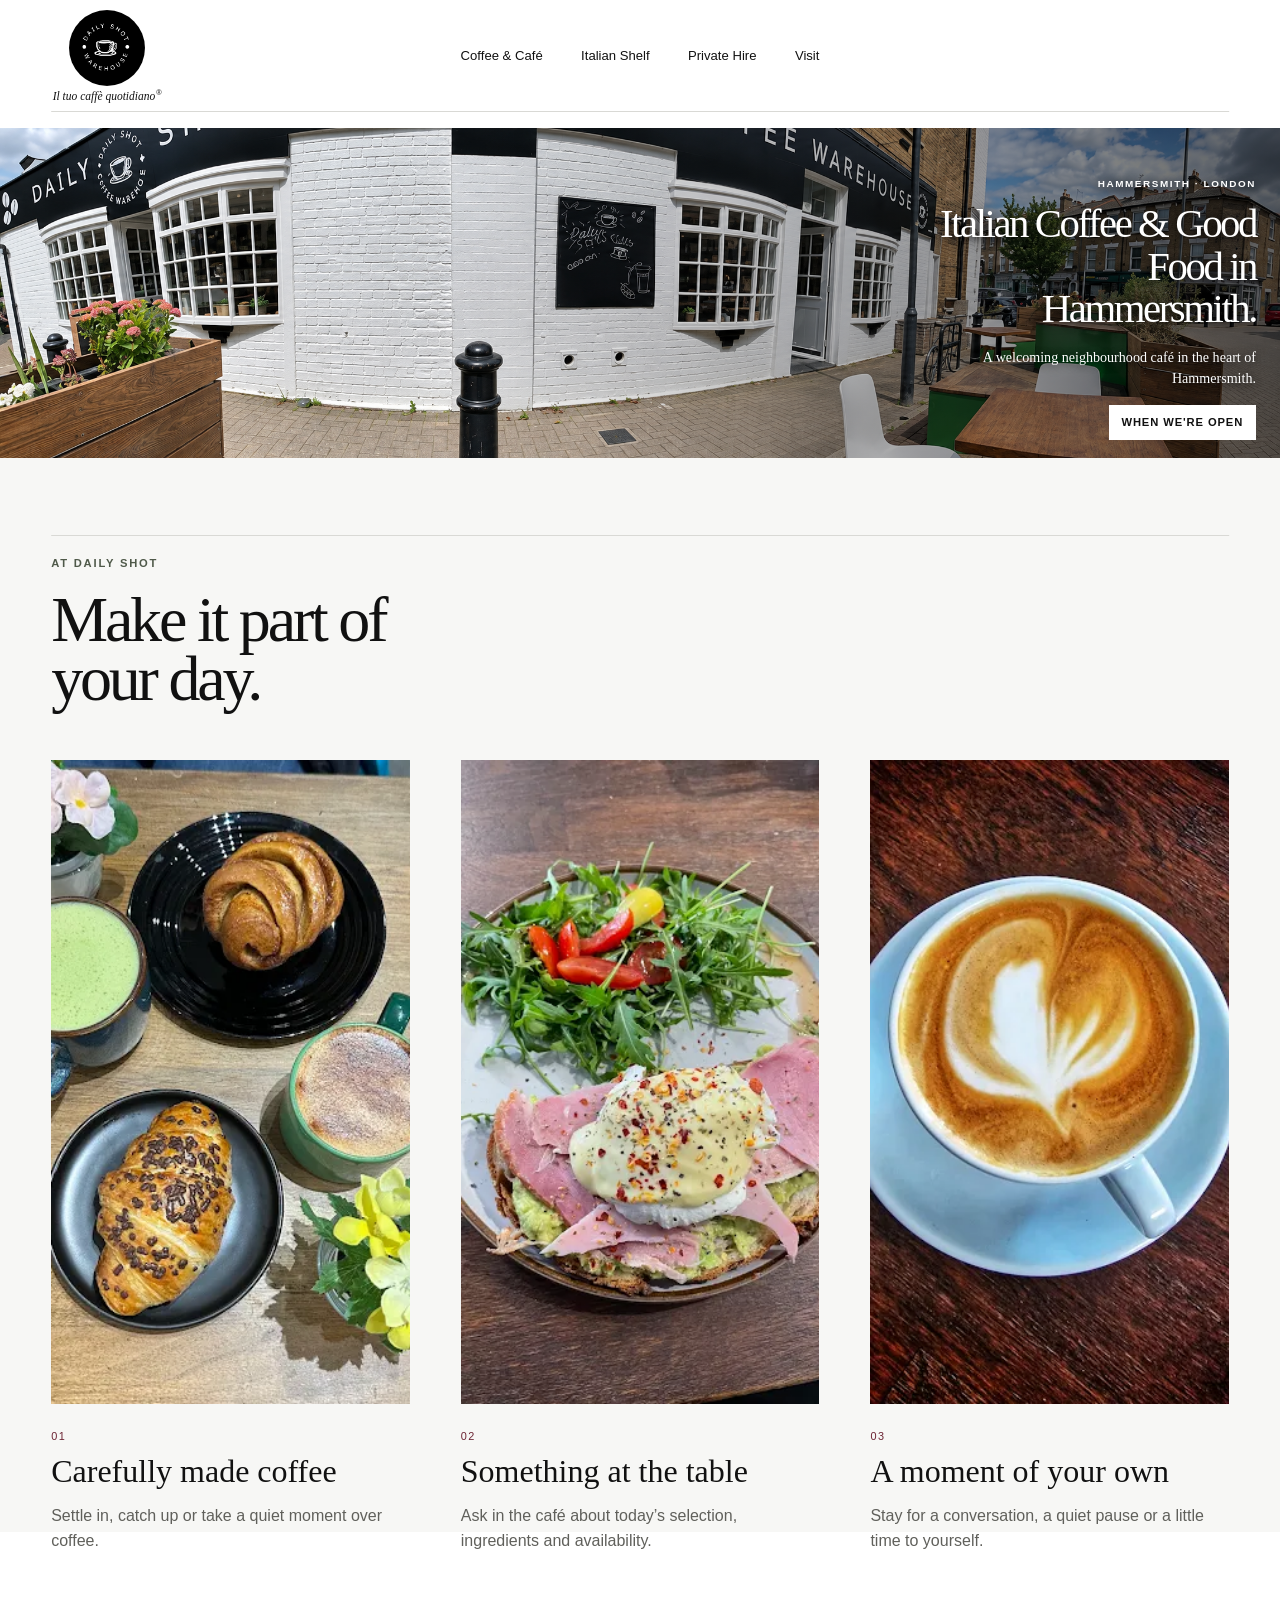
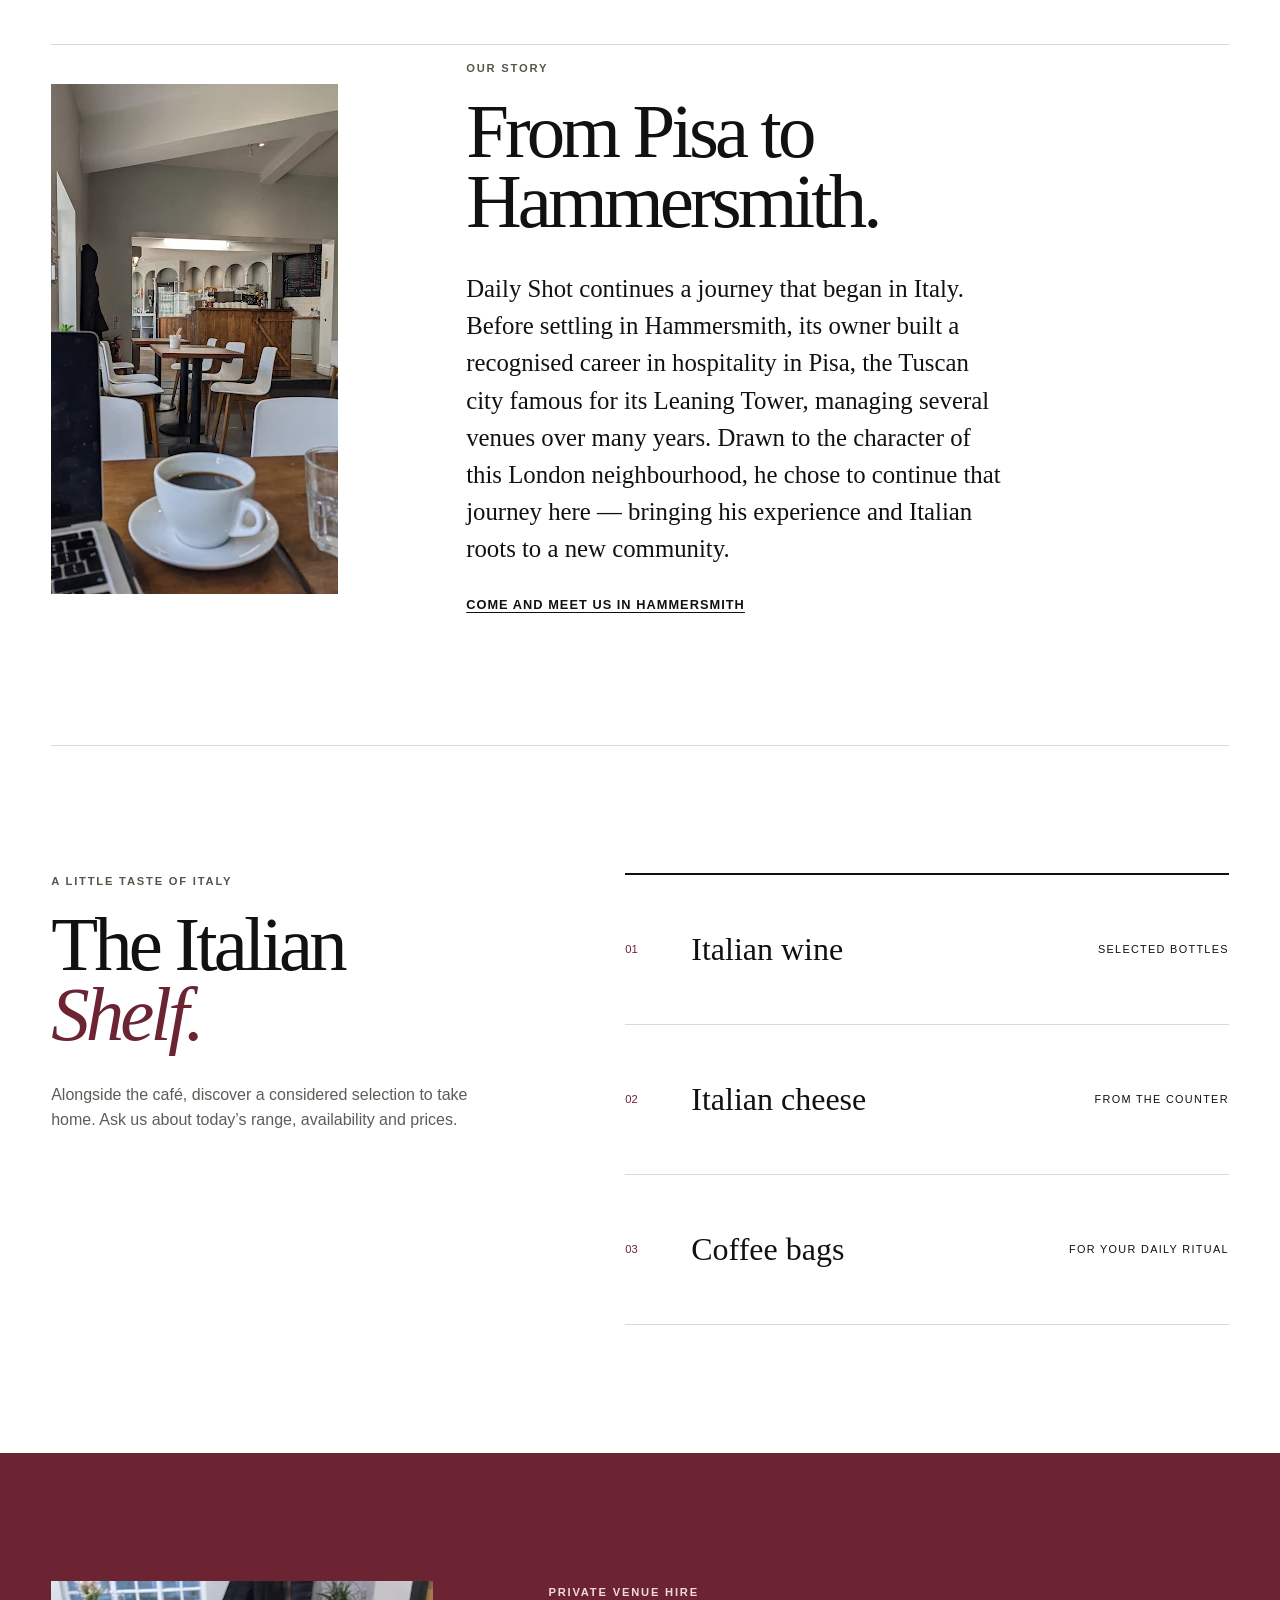
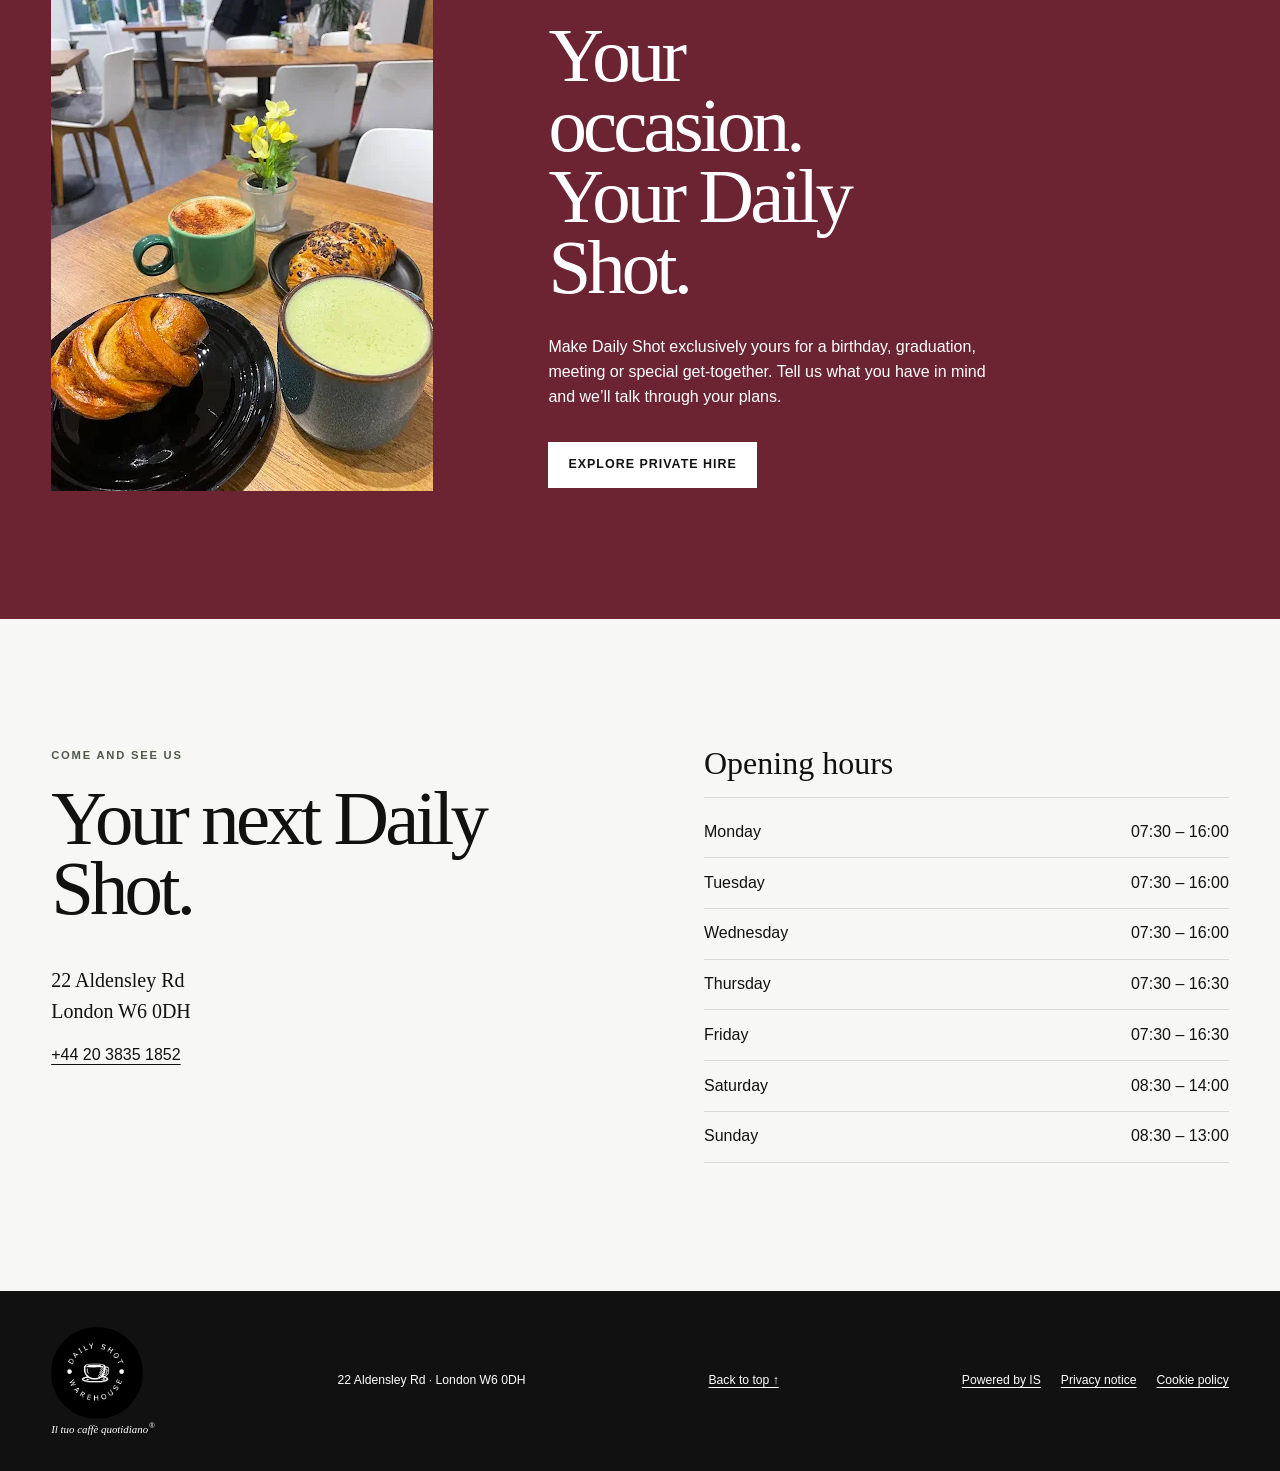
==== commit e69bf8b5: "Add Powered by IS footer credit" ====
--- a/index.html
+++ b/index.html
@@ -9,7 +9,7 @@
 <section class="visit section" id="visit"><div><p class="kicker">Come and see us</p><h2>Your next Daily Shot.</h2><address>22 Aldensley Rd<br>London W6 0DH</address><a href="tel:+442038351852">+44 20 3835 1852</a></div><div class="hours"><h3>Opening hours</h3><dl><div><dt>Monday</dt><dd>07:30 – 16:00</dd></div><div><dt>Tuesday</dt><dd>07:30 – 16:00</dd></div><div><dt>Wednesday</dt><dd>07:30 – 16:00</dd></div><div><dt>Thursday</dt><dd>07:30 – 16:30</dd></div><div><dt>Friday</dt><dd>07:30 – 16:30</dd></div><div><dt>Saturday</dt><dd>08:30 – 14:00</dd></div><div><dt>Sunday</dt><dd>08:30 – 13:00</dd></div></dl></div></section></main>
 <nav class="mobile-quick-actions" aria-label="Quick contact"><a class="quick-phone" href="tel:+442038351852" aria-label="Call Daily Shot"><svg aria-hidden="true" viewBox="0 0 24 24"><path d="M6.6 10.8a15.5 15.5 0 0 0 6.6 6.6l2.2-2.2a1 1 0 0 1 1-.24c1.1.36 2.26.55 3.44.55a1 1 0 0 1 1 1V20a1 1 0 0 1-1 1C10.54 21 3 13.46 3 4.16a1 1 0 0 1 1-1H7.5a1 1 0 0 1 1 1c0 1.18.19 2.34.55 3.44a1 1 0 0 1-.25 1z"/></svg></a><a class="quick-map" href="https://www.google.com/maps/search/?api=1&amp;query=22+Aldensley+Road+London+W6+0DH" target="_blank" rel="noopener" aria-label="Open Daily Shot in Google Maps"><svg aria-hidden="true" viewBox="0 0 24 24"><path d="M12 2a7 7 0 0 0-7 7c0 5.25 7 13 7 13s7-7.75 7-13a7 7 0 0 0-7-7zm0 9.5A2.5 2.5 0 1 1 12 6a2.5 2.5 0 0 1 0 5.5z"/></svg></a><a class="quick-whatsapp" href="https://wa.me/442038351852" target="_blank" rel="noopener" aria-label="Message Daily Shot on WhatsApp"><svg aria-hidden="true" viewBox="0 0 24 24"><path d="M20.5 3.5A11.8 11.8 0 0 0 2 17.7L.5 23.5l5.9-1.55A11.8 11.8 0 0 0 20.5 3.5zM12 21a9.7 9.7 0 0 1-4.95-1.35l-.35-.2-3.5.92.94-3.4-.23-.36A9.75 9.75 0 1 1 12 21zm5.35-7.3c-.3-.15-1.75-.87-2.02-.96-.27-.1-.47-.15-.67.15-.2.3-.77.96-.94 1.16-.17.2-.35.22-.64.07a8 8 0 0 1-2.37-1.46 8.9 8.9 0 0 1-1.64-2.04c-.17-.3 0-.45.13-.6.13-.13.3-.34.44-.51.15-.17.2-.3.3-.5.1-.2.05-.37-.02-.52-.08-.15-.67-1.61-.92-2.2-.24-.58-.49-.5-.67-.51h-.57c-.2 0-.52.07-.79.37-.27.3-1.04 1.02-1.04 2.48s1.07 2.88 1.22 3.08c.15.2 2.1 3.2 5.08 4.49.71.3 1.26.49 1.7.63.71.23 1.36.2 1.87.12.57-.08 1.75-.72 2-1.41.25-.7.25-1.3.17-1.42-.07-.12-.27-.2-.57-.35z"/></svg></a></nav>
 <footer><a class="footer-brand" href="#top"><img src="assets/logo.webp" alt=""><span>Il tuo caffè quotidiano<sup>®</sup></span></a><p>22 Aldensley Rd · London W6 0DH</p><a href="#top">Back to top ↑</a>
-<nav class="footer-legal" aria-label="Legal"><a href="privacy-policy/">Privacy notice</a><a href="cookie-policy/">Cookie policy</a></nav>
+<nav class="footer-legal" aria-label="Legal"><a href="https://www.linkedin.com/in/idris-sinaj-24697397">Powered by IS</a><a href="privacy-policy/">Privacy notice</a><a href="cookie-policy/">Cookie policy</a></nav>
 </footer>
 <script>
 (function(){
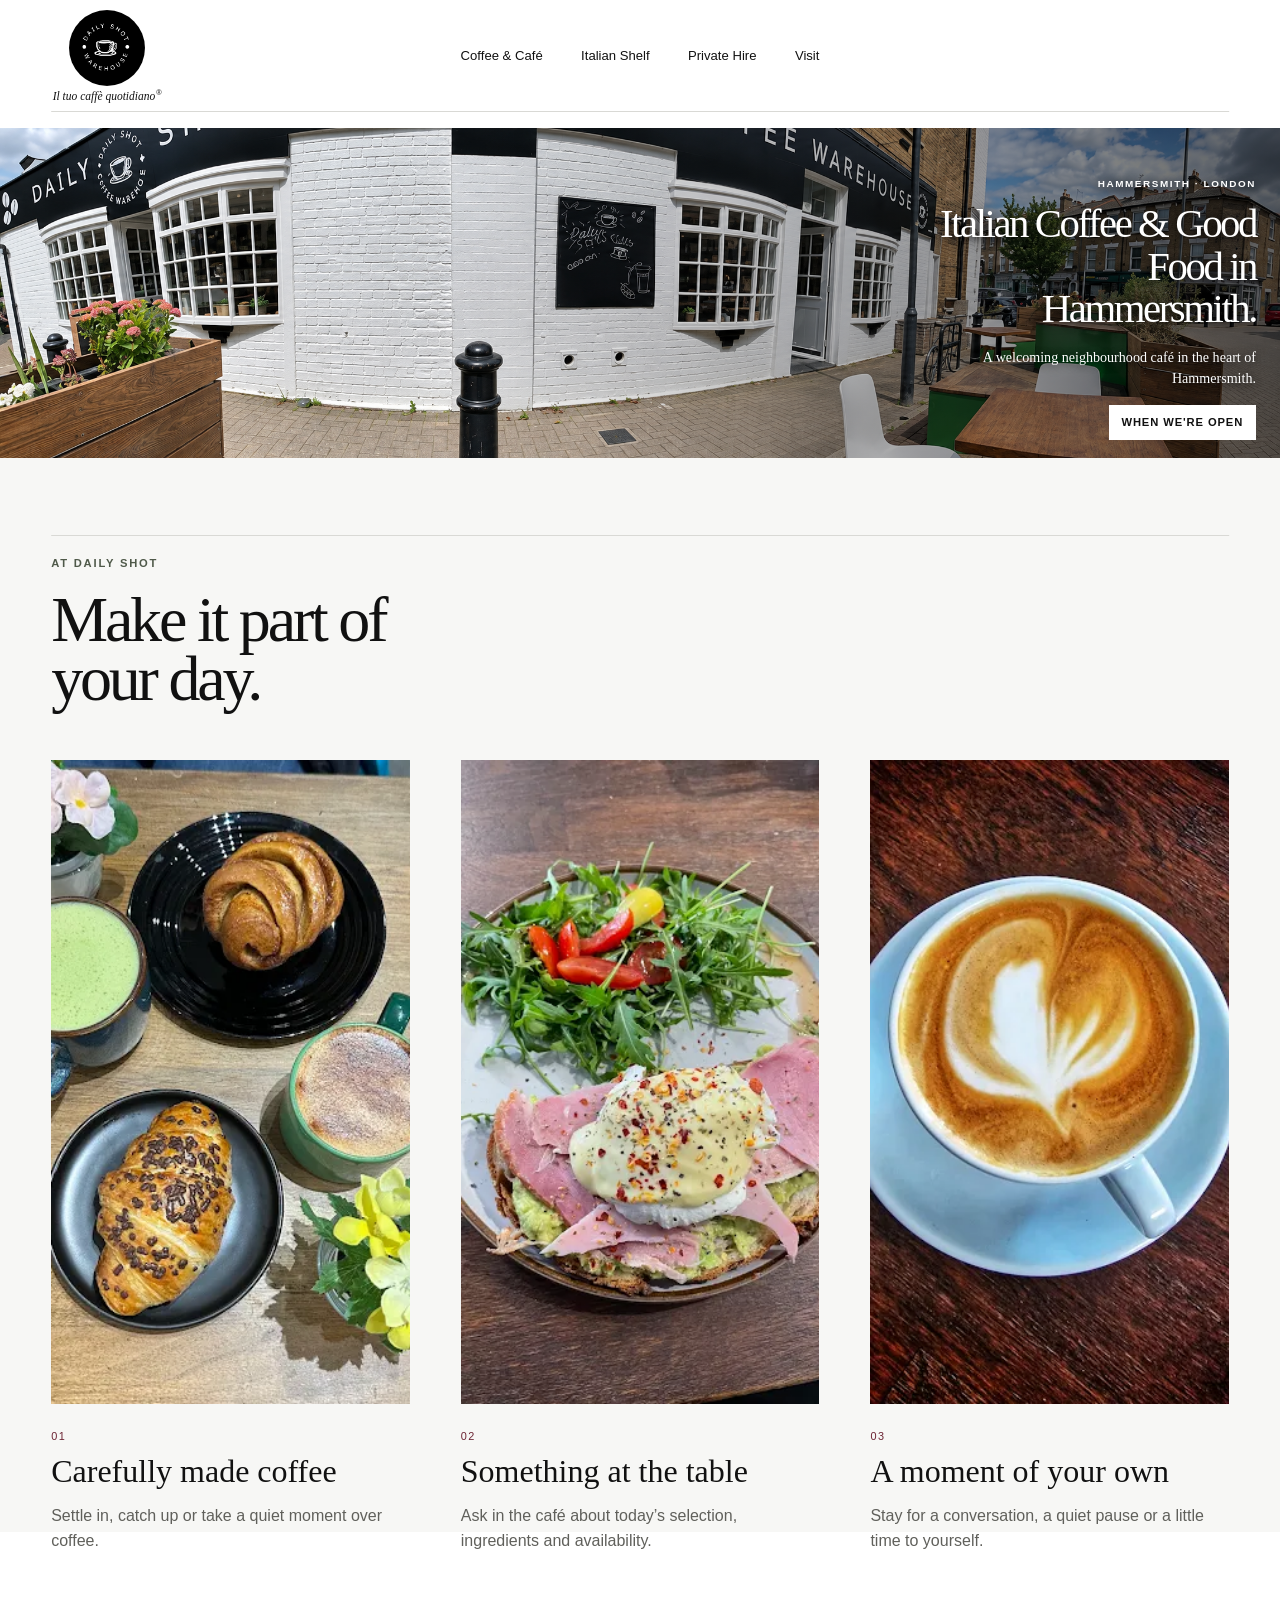
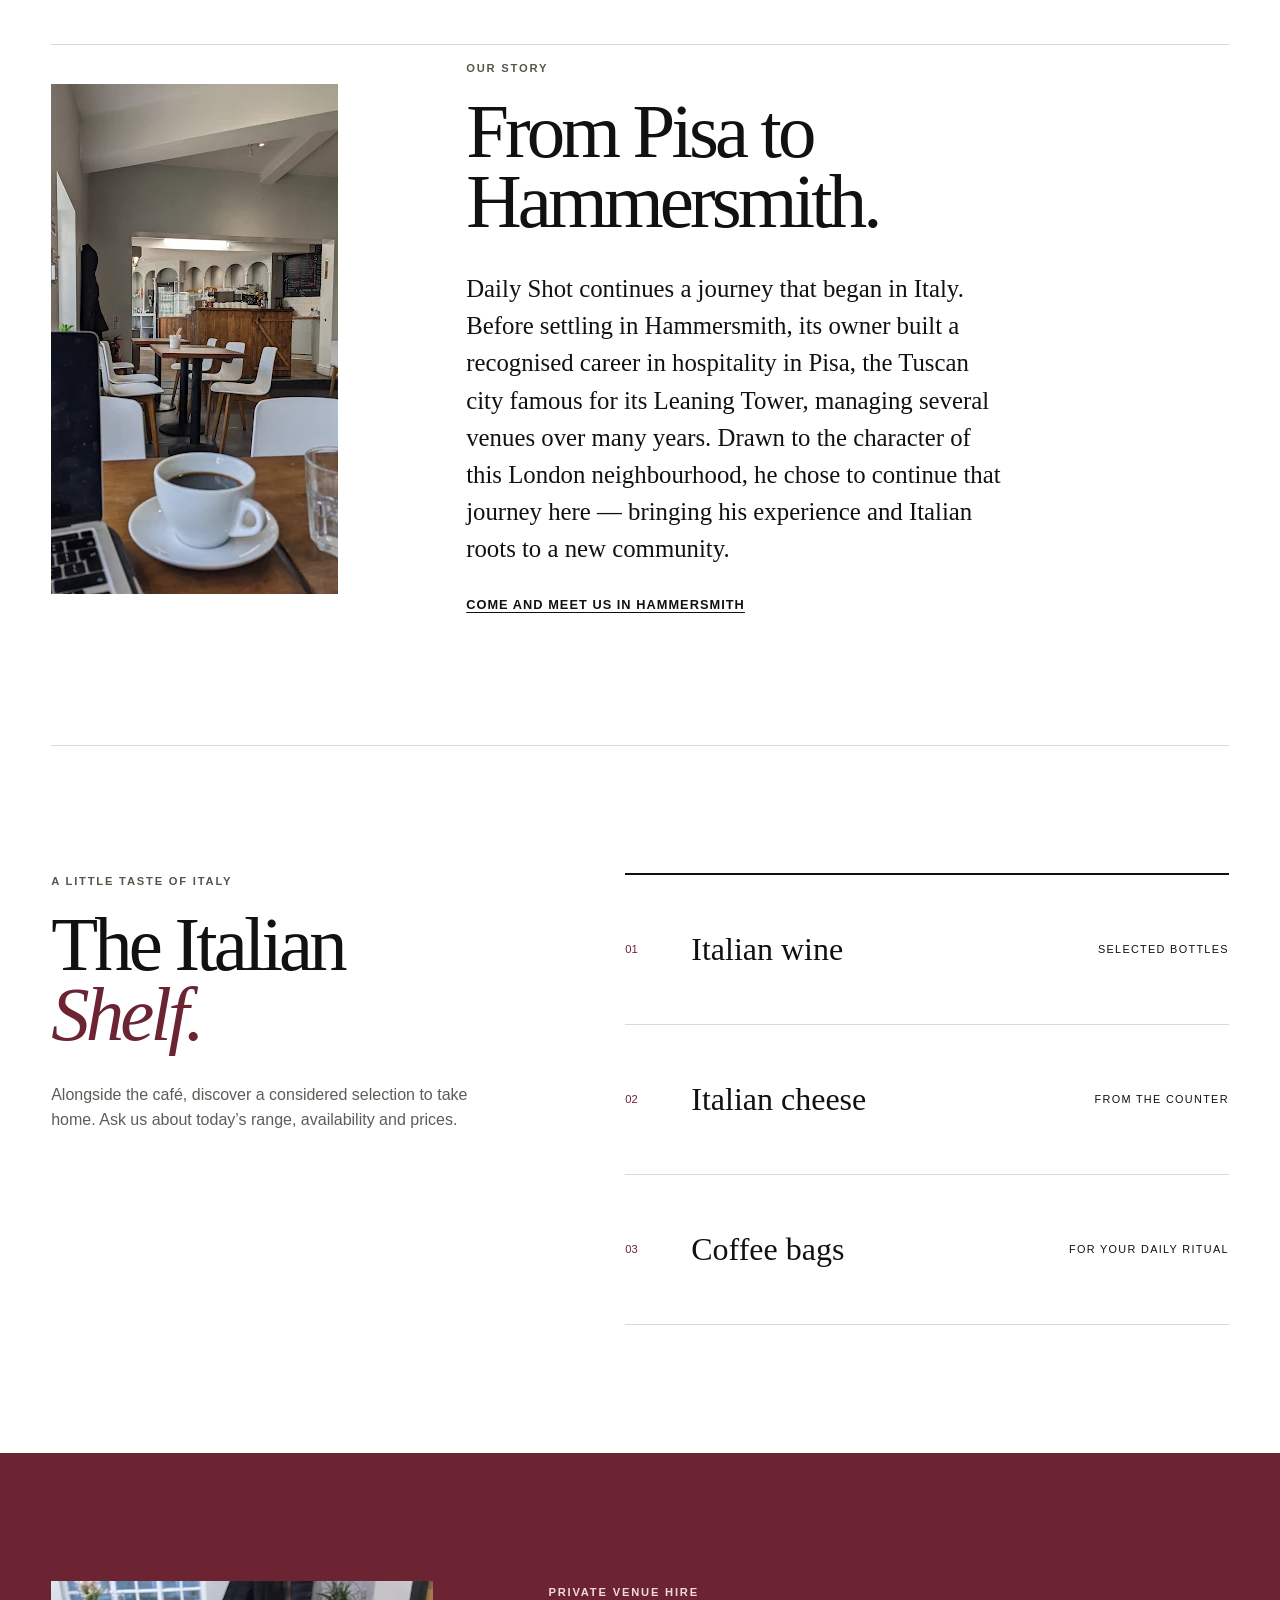
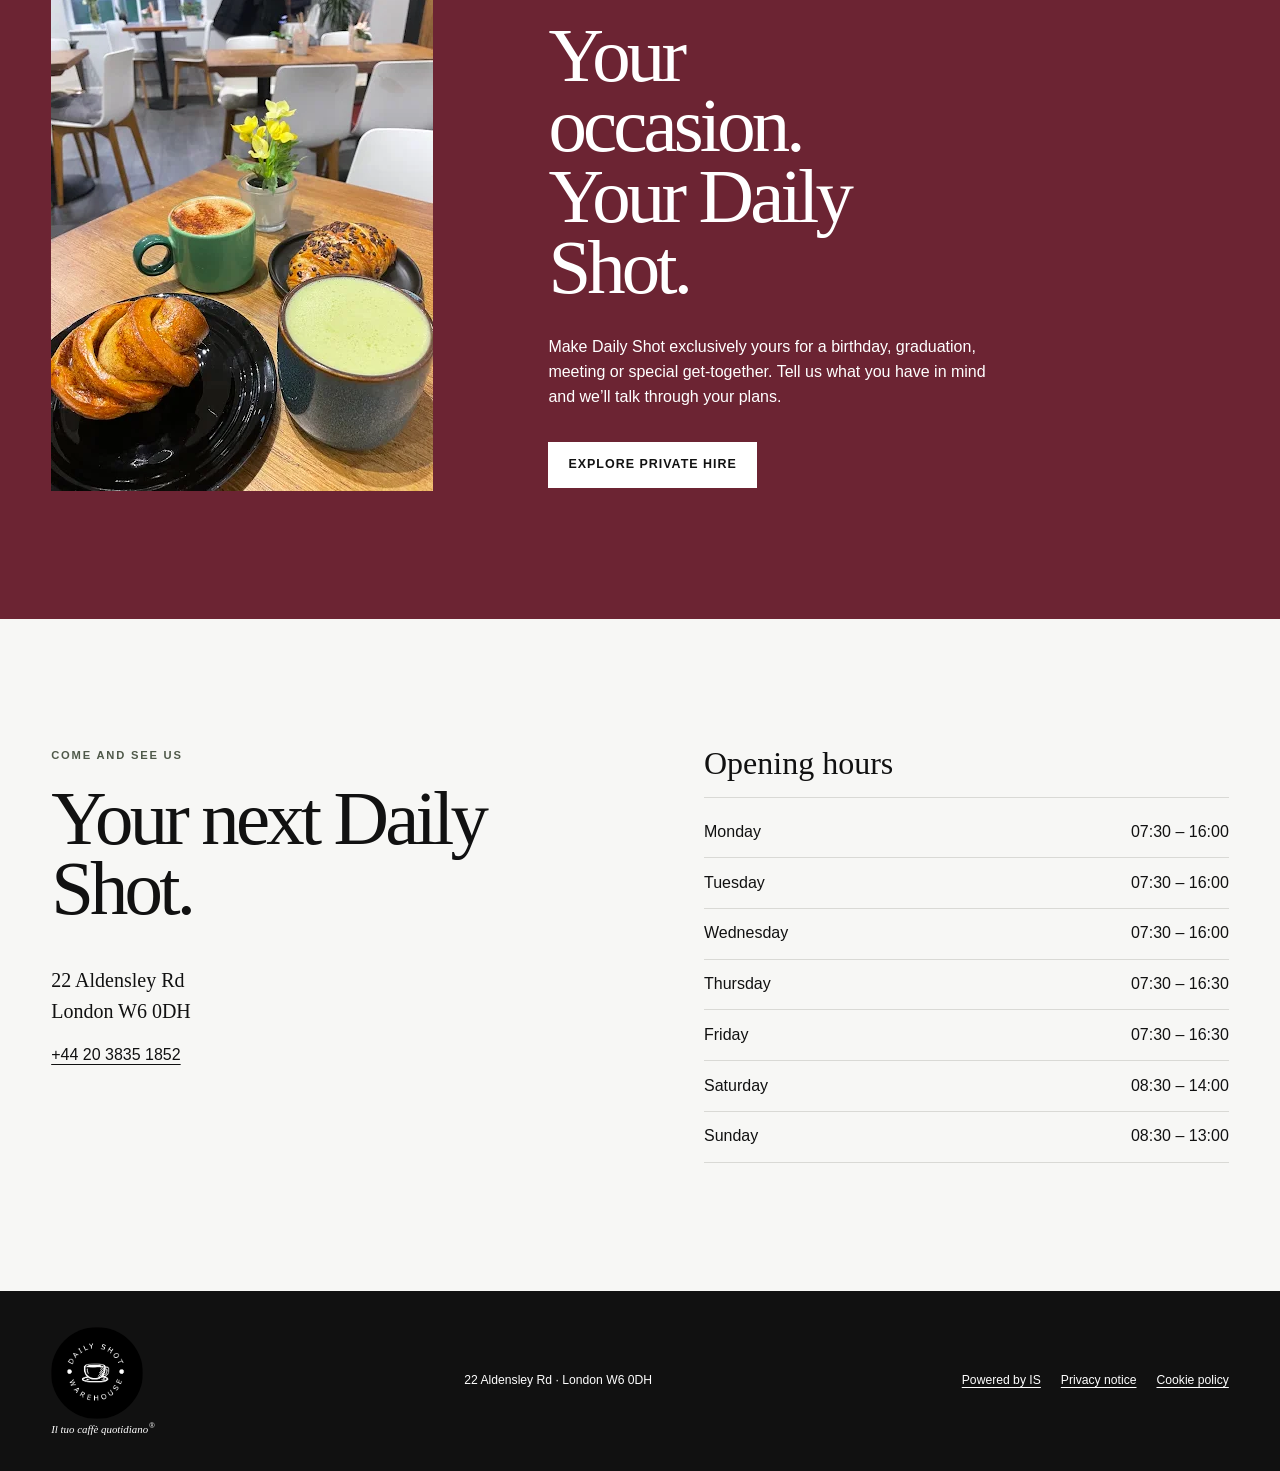
==== commit 1a5d6050: "Restore navigation on mobile" ====
--- a/index.html
+++ b/index.html
@@ -1,6 +1,6 @@
-<!doctype html><html lang="en-GB"><head><meta charset="utf-8"><meta name="viewport" content="width=device-width,initial-scale=1"><title>Italian Coffee Shop in Hammersmith, London | Daily Shot</title><meta name="description" content="Discover Italian coffee culture, good food and a welcoming neighbourhood café in Hammersmith. Visit Daily Shot in London W6."><link rel="canonical" href="https://dailyshotwarehouse.uk/"><meta property="og:title" content="Italian Coffee Shop in Hammersmith | Daily Shot"><meta property="og:description" content="Italian coffee culture, good food and a welcoming neighbourhood café in Hammersmith, London."><meta property="og:url" content="https://dailyshotwarehouse.uk/"><link rel="icon" href="assets/logo.webp" type="image/webp"><link rel="stylesheet" href="site.css?v=3"><link rel="stylesheet" href="site-overrides.css?v=30"><script type="application/ld+json">{"@context":"https://schema.org","@type":"CafeOrCoffeeShop","name":"Daily Shot","url":"https://dailyshotwarehouse.uk/","image":"https://dailyshotwarehouse.uk/assets/exterior-panorama-ai.png","telephone":"+44 20 3835 1852","email":"info@dailyshotwarehouse.co.uk","address":{"@type":"PostalAddress","streetAddress":"22 Aldensley Road","addressLocality":"London","postalCode":"W6 0DH","addressCountry":"GB"},"openingHoursSpecification":[{"@type":"OpeningHoursSpecification","dayOfWeek":["Monday","Tuesday","Wednesday"],"opens":"07:30","closes":"16:00"},{"@type":"OpeningHoursSpecification","dayOfWeek":["Thursday","Friday"],"opens":"07:30","closes":"16:30"},{"@type":"OpeningHoursSpecification","dayOfWeek":"Saturday","opens":"08:30","closes":"14:00"},{"@type":"OpeningHoursSpecification","dayOfWeek":"Sunday","opens":"08:30","closes":"13:00"}]}</script></head><body>
+<!doctype html><html lang="en-GB"><head><meta charset="utf-8"><meta name="viewport" content="width=device-width,initial-scale=1"><title>Italian Coffee Shop in Hammersmith, London | Daily Shot</title><meta name="description" content="Discover Italian coffee culture, good food and a welcoming neighbourhood café in Hammersmith. Visit Daily Shot in London W6."><link rel="canonical" href="https://dailyshotwarehouse.uk/"><meta property="og:title" content="Italian Coffee Shop in Hammersmith | Daily Shot"><meta property="og:description" content="Italian coffee culture, good food and a welcoming neighbourhood café in Hammersmith, London."><meta property="og:url" content="https://dailyshotwarehouse.uk/"><link rel="icon" href="assets/logo.webp" type="image/webp"><link rel="stylesheet" href="site.css?v=4"><link rel="stylesheet" href="site-overrides.css?v=30"><script type="application/ld+json">{"@context":"https://schema.org","@type":"CafeOrCoffeeShop","name":"Daily Shot","url":"https://dailyshotwarehouse.uk/","image":"https://dailyshotwarehouse.uk/assets/exterior-panorama-ai.png","telephone":"+44 20 3835 1852","email":"info@dailyshotwarehouse.co.uk","address":{"@type":"PostalAddress","streetAddress":"22 Aldensley Road","addressLocality":"London","postalCode":"W6 0DH","addressCountry":"GB"},"openingHoursSpecification":[{"@type":"OpeningHoursSpecification","dayOfWeek":["Monday","Tuesday","Wednesday"],"opens":"07:30","closes":"16:00"},{"@type":"OpeningHoursSpecification","dayOfWeek":["Thursday","Friday"],"opens":"07:30","closes":"16:30"},{"@type":"OpeningHoursSpecification","dayOfWeek":"Saturday","opens":"08:30","closes":"14:00"},{"@type":"OpeningHoursSpecification","dayOfWeek":"Sunday","opens":"08:30","closes":"13:00"}]}</script><script src="site-menu.js" defer></script></head><body>
 <a class="skip" href="#main">Skip to content</a>
-<header class="topbar"><a class="brand" href="#top" aria-label="Daily Shot home"><img src="assets/logo.webp" alt="Daily Shot Coffee Warehouse"><span>Il tuo caffè quotidiano<sup>®</sup></span></a><nav aria-label="Main navigation"><a href="coffee-italian-quality/">Coffee &amp; Café</a><a href="#shelf">Italian Shelf</a><a href="private-hire-hammersmith/">Private Hire</a><a href="#visit">Visit</a></nav></header>
+<header class="topbar"><a class="brand" href="#top" aria-label="Daily Shot home"><img src="assets/logo.webp" alt="Daily Shot Coffee Warehouse"><span>Il tuo caffè quotidiano<sup>®</sup></span></a><button class="menu-toggle" type="button" aria-expanded="false" aria-controls="main-navigation" hidden><svg aria-hidden="true" viewBox="0 0 24 24" fill="none" stroke="currentColor" stroke-width="2"><path d="M3 6h18M3 12h18M3 18h18"/></svg>Menu</button><nav id="main-navigation" aria-label="Main navigation"><a href="coffee-italian-quality/">Coffee &amp; Café</a><a href="#shelf">Italian Shelf</a><a href="private-hire-hammersmith/">Private Hire</a><a href="#visit">Visit</a></nav></header>
 <main id="main"><section class="hero" id="top"><figure><img src="assets/exterior-panorama-ai.png" alt="Panoramic exterior view of Daily Shot and its outdoor seating on Aldensley Road" fetchpriority="high"></figure><div style="position:absolute;right:0;bottom:0;width:min(500px,92%);text-align:right"><p class="kicker">Hammersmith · London</p><h1>Italian Coffee &amp; Good Food in Hammersmith.</h1><p class="intro">A welcoming neighbourhood café in the heart of Hammersmith.</p><div class="actions" style="justify-content:flex-end"><a class="button light" href="#visit">When we're open</a></div></div></section>
 <section class="categories section" id="cafe"><header class="section-head"><p class="kicker">At Daily Shot</p><h2>Make it part of your day.</h2></header><div class="category-grid"><article><img src="assets/cornetto.webp" alt="Pastries and hot drinks arranged on a table at Daily Shot" loading="lazy"><p class="number">01</p><h3>Carefully made coffee</h3><p>Settle in, catch up or take a quiet moment over coffee.</p></article><article><img src="assets/panino.webp" alt="Food served with salad at Daily Shot" loading="lazy"><p class="number">02</p><h3>Something at the table</h3><p>Ask in the café about today’s selection, ingredients and availability.</p></article><article><img src="assets/caffe-cuore.webp" alt="Cup of coffee photographed at Daily Shot" loading="lazy"><p class="number">03</p><h3>A moment of your own</h3><p>Stay for a conversation, a quiet pause or a little time to yourself.</p></article></div></section>
 <section class="ritual section"><figure><img src="assets/work-balance.webp" alt="The interior and counter at Daily Shot" loading="lazy"></figure><div><p class="kicker">Our story</p><h2>From Pisa to Hammersmith.</h2><p class="statement">Daily Shot continues a journey that began in Italy. Before settling in Hammersmith, its owner built a recognised career in hospitality in Pisa, the Tuscan city famous for its Leaning Tower, managing several venues over many years. Drawn to the character of this London neighbourhood, he chose to continue that journey here — bringing his experience and Italian roots to a new community.</p><a class="underlink" href="#visit">Come and meet us in Hammersmith</a></div></section>
@@ -8,7 +8,7 @@
 <section class="celebrate" id="celebrate"><figure><img src="assets/breakfast.webp" alt="Drinks and pastries arranged on a table at Daily Shot" loading="lazy"></figure><div><p class="kicker">Private venue hire</p><h2>Your occasion. Your Daily Shot.</h2><p>Make Daily Shot exclusively yours for a birthday, graduation, meeting or special get-together. Tell us what you have in mind and we’ll talk through your plans.</p><div class="contact-actions"><a class="button light" href="private-hire-hammersmith/">Explore private hire</a></div></div></section>
 <section class="visit section" id="visit"><div><p class="kicker">Come and see us</p><h2>Your next Daily Shot.</h2><address>22 Aldensley Rd<br>London W6 0DH</address><a href="tel:+442038351852">+44 20 3835 1852</a></div><div class="hours"><h3>Opening hours</h3><dl><div><dt>Monday</dt><dd>07:30 – 16:00</dd></div><div><dt>Tuesday</dt><dd>07:30 – 16:00</dd></div><div><dt>Wednesday</dt><dd>07:30 – 16:00</dd></div><div><dt>Thursday</dt><dd>07:30 – 16:30</dd></div><div><dt>Friday</dt><dd>07:30 – 16:30</dd></div><div><dt>Saturday</dt><dd>08:30 – 14:00</dd></div><div><dt>Sunday</dt><dd>08:30 – 13:00</dd></div></dl></div></section></main>
 <nav class="mobile-quick-actions" aria-label="Quick contact"><a class="quick-phone" href="tel:+442038351852" aria-label="Call Daily Shot"><svg aria-hidden="true" viewBox="0 0 24 24"><path d="M6.6 10.8a15.5 15.5 0 0 0 6.6 6.6l2.2-2.2a1 1 0 0 1 1-.24c1.1.36 2.26.55 3.44.55a1 1 0 0 1 1 1V20a1 1 0 0 1-1 1C10.54 21 3 13.46 3 4.16a1 1 0 0 1 1-1H7.5a1 1 0 0 1 1 1c0 1.18.19 2.34.55 3.44a1 1 0 0 1-.25 1z"/></svg></a><a class="quick-map" href="https://www.google.com/maps/search/?api=1&amp;query=22+Aldensley+Road+London+W6+0DH" target="_blank" rel="noopener" aria-label="Open Daily Shot in Google Maps"><svg aria-hidden="true" viewBox="0 0 24 24"><path d="M12 2a7 7 0 0 0-7 7c0 5.25 7 13 7 13s7-7.75 7-13a7 7 0 0 0-7-7zm0 9.5A2.5 2.5 0 1 1 12 6a2.5 2.5 0 0 1 0 5.5z"/></svg></a><a class="quick-whatsapp" href="https://wa.me/442038351852" target="_blank" rel="noopener" aria-label="Message Daily Shot on WhatsApp"><svg aria-hidden="true" viewBox="0 0 24 24"><path d="M20.5 3.5A11.8 11.8 0 0 0 2 17.7L.5 23.5l5.9-1.55A11.8 11.8 0 0 0 20.5 3.5zM12 21a9.7 9.7 0 0 1-4.95-1.35l-.35-.2-3.5.92.94-3.4-.23-.36A9.75 9.75 0 1 1 12 21zm5.35-7.3c-.3-.15-1.75-.87-2.02-.96-.27-.1-.47-.15-.67.15-.2.3-.77.96-.94 1.16-.17.2-.35.22-.64.07a8 8 0 0 1-2.37-1.46 8.9 8.9 0 0 1-1.64-2.04c-.17-.3 0-.45.13-.6.13-.13.3-.34.44-.51.15-.17.2-.3.3-.5.1-.2.05-.37-.02-.52-.08-.15-.67-1.61-.92-2.2-.24-.58-.49-.5-.67-.51h-.57c-.2 0-.52.07-.79.37-.27.3-1.04 1.02-1.04 2.48s1.07 2.88 1.22 3.08c.15.2 2.1 3.2 5.08 4.49.71.3 1.26.49 1.7.63.71.23 1.36.2 1.87.12.57-.08 1.75-.72 2-1.41.25-.7.25-1.3.17-1.42-.07-.12-.27-.2-.57-.35z"/></svg></a></nav>
-<footer><a class="footer-brand" href="#top"><img src="assets/logo.webp" alt=""><span>Il tuo caffè quotidiano<sup>®</sup></span></a><p>22 Aldensley Rd · London W6 0DH</p><a href="#top">Back to top ↑</a>
+<footer><a class="footer-brand" href="#top"><img src="assets/logo.webp" alt=""><span>Il tuo caffè quotidiano<sup>®</sup></span></a><p>22 Aldensley Rd · London W6 0DH</p>
 <nav class="footer-legal" aria-label="Legal"><a href="https://www.linkedin.com/in/idris-sinaj-24697397">Powered by IS</a><a href="privacy-policy/">Privacy notice</a><a href="cookie-policy/">Cookie policy</a></nav>
 </footer>
 <script>
--- a/site.css
+++ b/site.css
@@ -5,3 +5,35 @@
 .legal-page h1{max-width:none;font-size:clamp(2.75rem,7vw,5rem);line-height:1}
 .legal-page h2{margin-top:2rem;font-size:clamp(1.4rem,3vw,2rem);line-height:1.2;letter-spacing:normal}
 .legal-page li+li{margin-top:.75rem}
+
+.menu-toggle{display:none}
+@media(max-width:800px){
+  html{scroll-padding-top:110px}
+  .topbar .menu-toggle:not([hidden]){
+    display:inline-flex;
+    grid-column:2;
+    grid-row:1;
+    align-items:center;
+    justify-content:center;
+    gap:.5rem;
+    min-height:44px;
+    padding:.5rem .75rem;
+    border:1px solid var(--line);
+    border-radius:4px;
+    background:var(--white);
+    color:var(--ink);
+    font:inherit;
+    cursor:pointer
+  }
+  .menu-toggle svg{width:20px;height:20px}
+  .topbar #main-navigation{
+    display:flex;
+    grid-column:1/-1;
+    flex-direction:column;
+    gap:0;
+    padding:.5rem 0;
+    border-top:1px solid var(--line)
+  }
+  .topbar #main-navigation a{padding:.65rem 0}
+  .topbar .menu-toggle:not([hidden])[aria-expanded="false"] + #main-navigation{display:none}
+}
